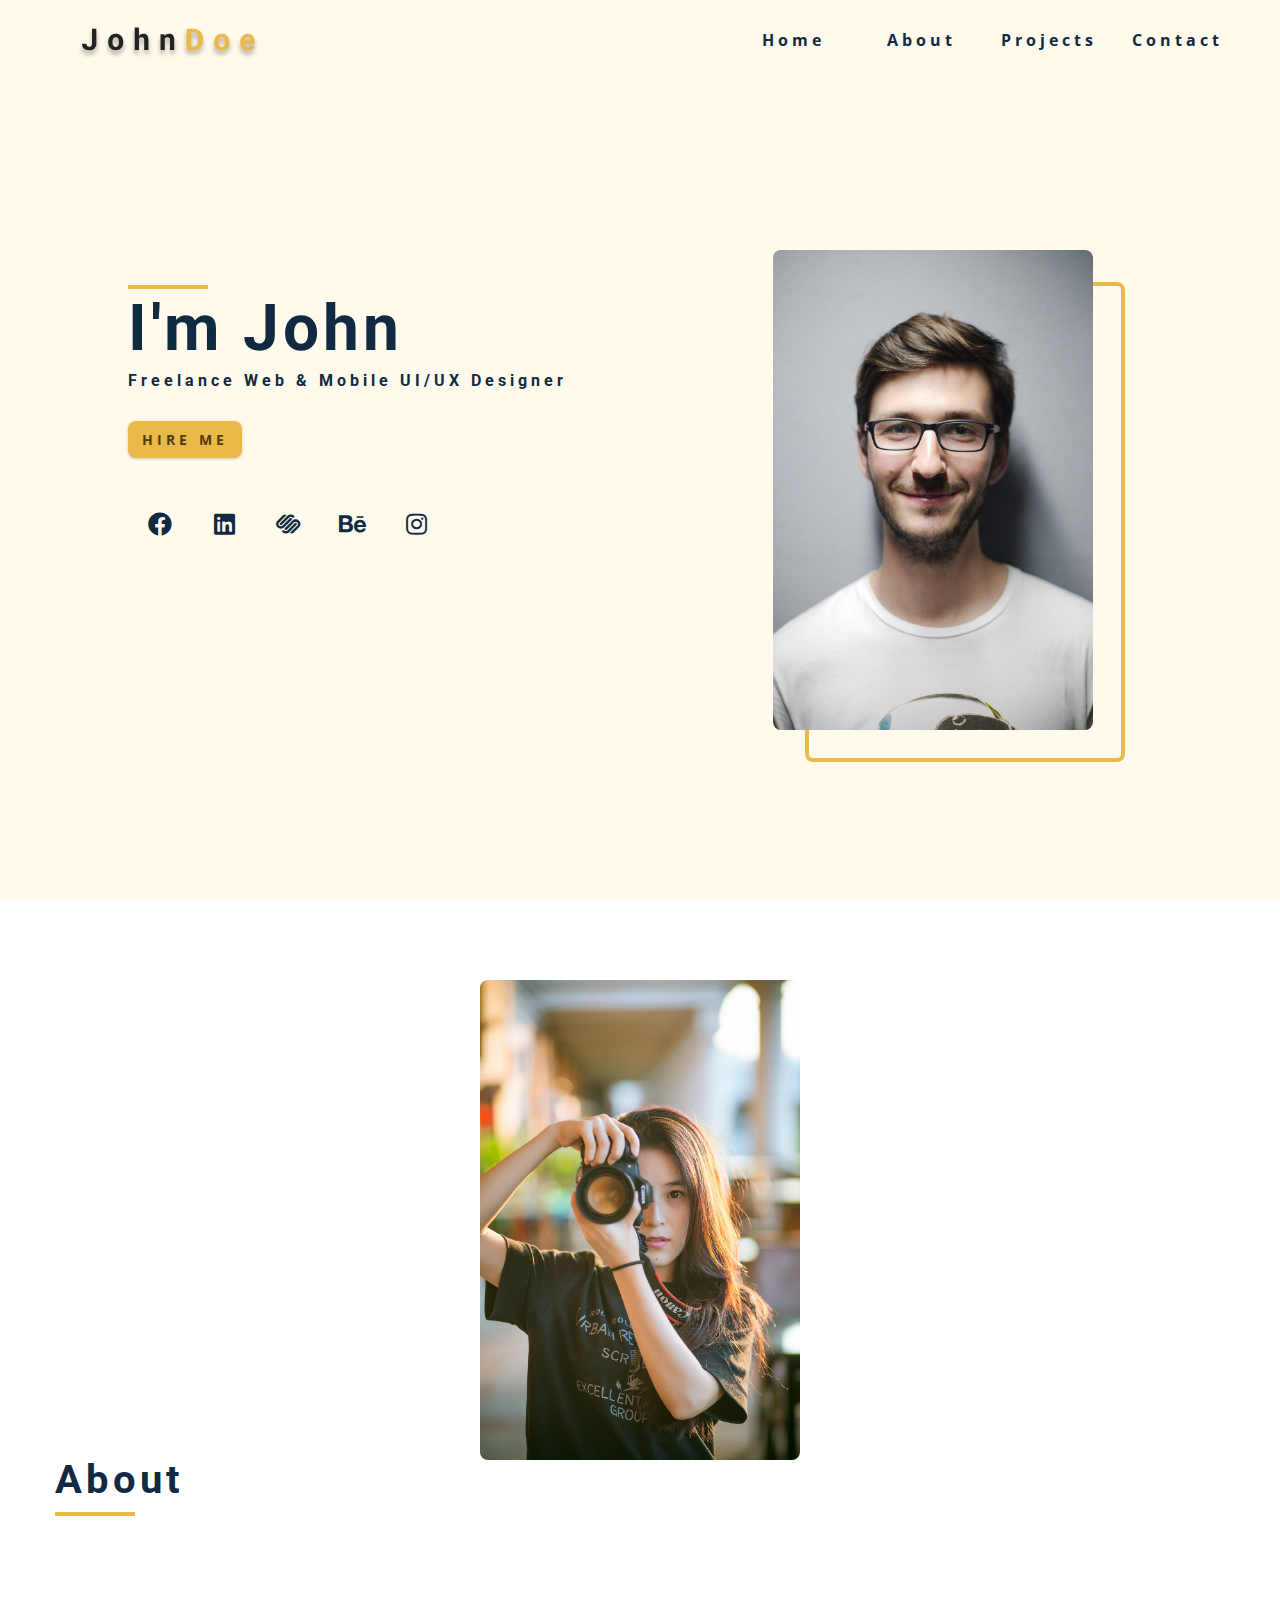
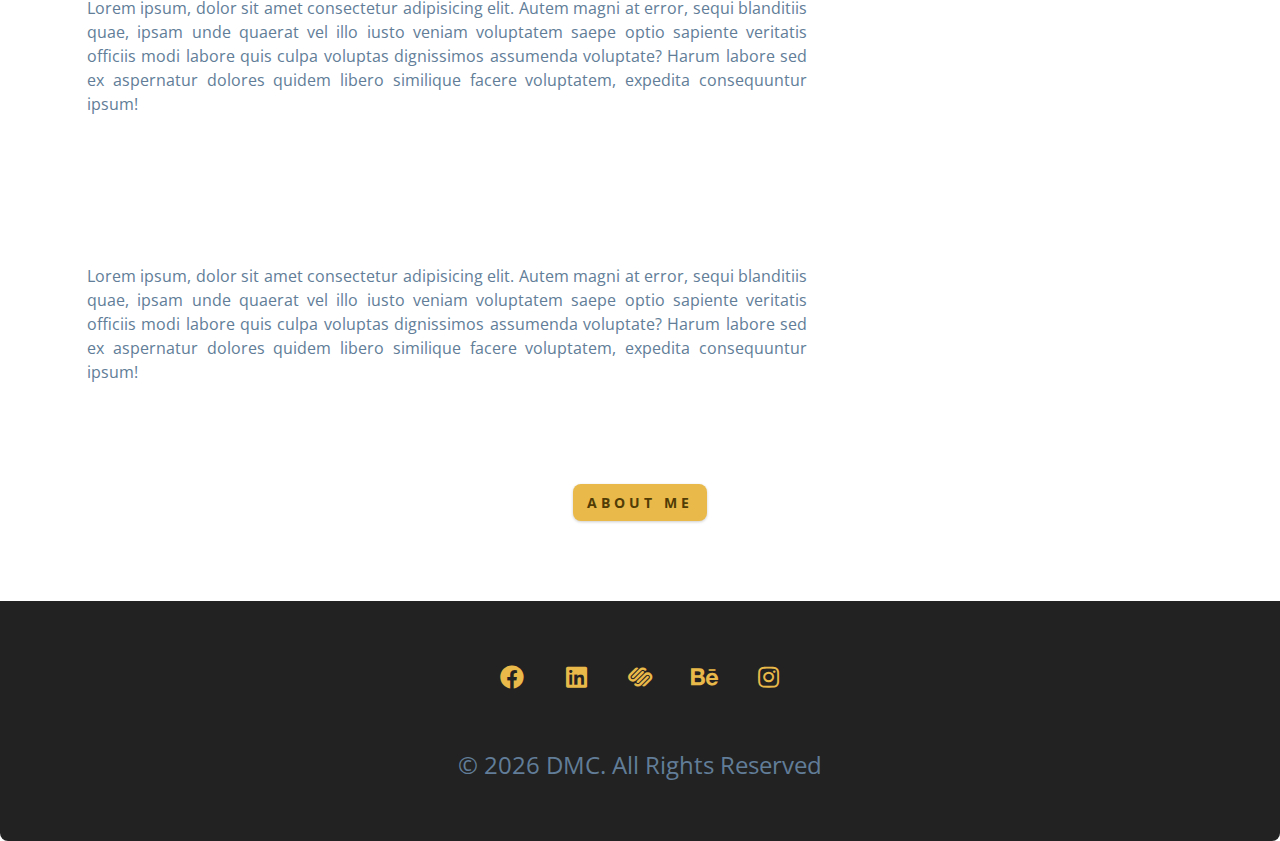
==== index.html @ cccdbe03 "First Commit for Review" ====
<!DOCTYPE html>
<html lang="en">
  <head>
    <meta charset="UTF-8" />
    <meta name="viewport" content="width=device-width, initial-scale=1.0" />
    <title>John Doe || Home</title>
    <!-- font-awesome -->
    <link
      rel="stylesheet"
      href="./fontawesome-free-5.12.1-web/css/all.min.css"
    />
    <!-- css -->
    <link rel="stylesheet" href="./css/styles.css" />
  </head>
  <body>
    <!-- navbar -->
    <nav class="nav" id="nav">
      <div class="nav-center">
        <!-- nav header -->
        <div class="nav-header">
          <img src="./images/logo.svg" class="nav-logo" alt="nav logo" />
          <button class="nav-btn" id="nav-btn">
            <i class="fas fa-bars"></i>
          </button>
        </div>
        <!-- nav-links -->
        <ul class="nav-links">
          <li>
            <a href="index.html">home</a>
          </li>
          <li>
            <a href="about.html">about</a>
          </li>
          <li>
            <a href="projects.html">projects</a>
          </li>
          <li>
            <a href="contact.html">contact</a>
          </li>
        </ul>
      </div>
    </nav>
    <!-- end of navbar -->
    <!-- sidebar -->
    <aside class="sidebar" id="sidebar">
      <div>
        <button class="close-btn" id="close-btn">
          <i class="fas fa-times"></i>
        </button>
        <!-- nav-links -->
        <ul class="sidebar-links">
          <li>
            <a href="index.html">home</a>
          </li>
          <li>
            <a href="about.html">about</a>
          </li>
          <li>
            <a href="projects.html">projects</a>
          </li>
          <li>
            <a href="contact.html">contact</a>
          </li>
        </ul>
        <!-- social icons -->
        <ul class="social-icons">
          <li>
            <a href="https://www.twitter.com" class="social-icon">
              <i class="fab fa-facebook"></i>
            </a>
          </li>
          <li>
            <a href="https://www.twitter.com" class="social-icon">
              <i class="fab fa-linkedin"></i>
            </a>
          </li>
          <li>
            <a href="https://www.twitter.com" class="social-icon">
              <i class="fab fa-squarespace"></i>
            </a>
          </li>
          <li>
            <a href="https://www.twitter.com" class="social-icon">
              <i class="fab fa-behance"></i>
            </a>
          </li>
          <li>
            <a href="https://www.twitter.com" class="social-icon">
              <i class="fab fa-instagram"></i>
            </a>
          </li>
        </ul>
      </div>
    </aside>

    <!-- end of sidebar -->

    <!-- header -->
    <header class="hero">
      <div class="section-center hero-center">
        <article class="hero-info">
          <div class="underline"></div>
          <h1>i'm john</h1>
          <h4>freelance web & mobile UI/UX Designer</h4>
          <a href="contact.html" class="btn hero-btn">hire me</a>
          <!-- social icons -->
          <ul class="social-icons hero-icon">
            <li>
              <a href="https://www.twitter.com" class="social-icon">
                <i class="fab fa-facebook"></i>
              </a>
            </li>
            <li>
              <a href="https://www.twitter.com" class="social-icon">
                <i class="fab fa-linkedin"></i>
              </a>
            </li>
            <li>
              <a href="https://www.twitter.com" class="social-icon">
                <i class="fab fa-squarespace"></i>
              </a>
            </li>
            <li>
              <a href="https://www.twitter.com" class="social-icon">
                <i class="fab fa-behance"></i>
              </a>
            </li>
            <li>
              <a href="https://www.twitter.com" class="social-icon">
                <i class="fab fa-instagram"></i>
              </a>
            </li>
          </ul>
          <!-- End social icons -->
        </article>
        <article class="hero-img">
          <img src="./images/hero-img.jpeg" class="hero-photo" alt="john doe" />
        </article>
      </div>
    </header>

    <!-- end of header -->

    <!-- about in Index -->
    <section class="section about">
      <div class="section-center about-center">
        <!-- about img -->
        <article class="about-img">
          <img
            src="./images/about-img.jpeg"
            class="about-photo"
            alt="about photo"
          />
        </article>

        <!-- about info -->
        <article class="about-info">
          <!-- section title -->
          <div class="section-title about-title">
            <h2>about</h2>
            <div class="underline"></div>
          </div>
          <!-- end section title -->
          <p>
            Lorem ipsum, dolor sit amet consectetur adipisicing elit. Autem
            magni at error, sequi blanditiis quae, ipsam unde quaerat vel illo
            iusto veniam voluptatem saepe optio sapiente veritatis officiis modi
            labore quis culpa voluptas dignissimos assumenda voluptate? Harum
            labore sed ex aspernatur dolores quidem libero similique facere
            voluptatem, expedita consequuntur ipsum!
          </p>
          <p>
            Lorem ipsum, dolor sit amet consectetur adipisicing elit. Autem
            magni at error, sequi blanditiis quae, ipsam unde quaerat vel illo
            iusto veniam voluptatem saepe optio sapiente veritatis officiis modi
            labore quis culpa voluptas dignissimos assumenda voluptate? Harum
            labore sed ex aspernatur dolores quidem libero similique facere
            voluptatem, expedita consequuntur ipsum!
          </p>

          <a href="about.html" class="btn">about me</a>
        </article>
      </div>
    </section>
    <!-- end of about -->
    <!-- services -->

    <!-- end of services -->
    <!-- projects -->

    <!-- end of projects -->
    <!-- connect -->

    <!-- end of connect -->
    <!-- skills -->

    <!-- end of skills -->
    <!-- timeline -->

    <!--end of  timeline -->
    <!-- blog -->

    <!--end of  blog -->

    <!-- ======= -->
    <!-- Footer -->
    <!-- ======= -->
    <footer class="footer">
      <!-- social icons -->

      <ul class="social-icons footer-icons">
        <li>
          <a href="https://www.twitter.com" class="footer-icon">
            <i class="fab fa-facebook"></i>
          </a>
        </li>
        <li>
          <a href="https://www.twitter.com" class="footer-icon">
            <i class="fab fa-linkedin"></i>
          </a>
        </li>
        <li>
          <a href="https://www.twitter.com" class="footer-icon">
            <i class="fab fa-squarespace"></i>
          </a>
        </li>
        <li>
          <a href="https://www.twitter.com" class="footer-icon">
            <i class="fab fa-behance"></i>
          </a>
        </li>
        <li>
          <a href="https://www.twitter.com" class="footer-icon">
            <i class="fab fa-instagram"></i>
          </a>
        </li>
      </ul>
      <!-- End social icons -->
      <p>&copy; <span id="date"></span> DMC. all rights reserved</p>
    </footer>
    <!-- end footer -->
    <script src="./js/app.js"></script>
  </body>
</html>
---- css/styles.css ----
/*
=============== 
Fonts
===============
*/
@import url("https://fonts.googleapis.com/css?family=Open+Sans|Roboto:400,700&display=swap");

/*
=============== 
Variables
===============
*/

:root {
  /* dark shades of primary color*/
  --clr-primary-1: hsl(43, 86%, 17%);
  --clr-primary-2: hsl(43, 77%, 27%);
  --clr-primary-3: hsl(43, 72%, 37%);
  --clr-primary-4: hsl(42, 63%, 48%);
  /* primary/main color */
  --clr-primary-5: hsl(42, 78%, 60%);
  /* lighter shades of primary color */
  --clr-primary-6: hsl(43, 89%, 70%);
  --clr-primary-7: hsl(43, 90%, 76%);
  --clr-primary-8: hsl(45, 86%, 81%);
  --clr-primary-9: hsl(45, 90%, 88%);
  --clr-primary-10: hsl(45, 100%, 96%);
  /* darkest grey - used for headings */
  --clr-grey-1: hsl(209, 61%, 16%);
  --clr-grey-2: hsl(211, 39%, 23%);
  --clr-grey-3: hsl(209, 34%, 30%);
  --clr-grey-4: hsl(209, 28%, 39%);
  /* grey used for paragraphs */
  --clr-grey-5: hsl(210, 22%, 49%);
  --clr-grey-6: hsl(209, 23%, 60%);
  --clr-grey-7: hsl(211, 27%, 70%);
  --clr-grey-8: hsl(210, 31%, 80%);
  --clr-grey-9: hsl(212, 33%, 89%);
  --clr-grey-10: hsl(210, 36%, 96%);
  --clr-white: #fff;
  --ff-primary: "Roboto", sans-serif;
  --ff-secondary: "Open Sans", sans-serif;
  --transition: all 0.3s linear;
  --spacing: 0.25rem;
  --radius: 0.5rem;
  --light-shadow: 0 5px 15px rgba(0, 0, 0, 0.1);
  --dark-shadow: 0 5px 15px rgba(0, 0, 0, 0.2);
  --max-width: 1170px;
}
/*
=============== 
Global Styles
===============
*/

*,
::after,
::before {
  margin: 0;
  padding: 0;
  box-sizing: border-box;
}
body {
  font-family: var(--ff-secondary);
  background: var(--clr-white);
  color: var(--clr-grey-1);
  line-height: 1.5;
  font-size: 0.875rem;
}
ul {
  list-style-type: none;
}
a {
  text-decoration: none;
}
img:not(.nav-logo) {
  width: 100%;
  display: block;
}

h1,
h2,
h3,
h4 {
  letter-spacing: var(--spacing);
  text-transform: capitalize;
  line-height: 1.25;
  margin-bottom: 0.75rem;
  font-family: var(--ff-primary);
}
h1 {
  font-size: 3rem;
}
h2 {
  font-size: 2rem;
}
h3 {
  font-size: 1.25rem;
}
h4 {
  font-size: 0.875rem;
}
p {
  margin-bottom: 1.25rem;
  color: var(--clr-grey-5);
}
@media screen and (min-width: 800px) {
  h1 {
    font-size: 4rem;
  }
  h2 {
    font-size: 2.5rem;
  }
  h3 {
    font-size: 1.75rem;
  }
  h4 {
    font-size: 1rem;
  }
  body {
    font-size: 1rem;
  }
  h1,
  h2,
  h3,
  h4 {
    line-height: 1;
  }
}
/*  global classes */

.btn {
  text-transform: uppercase;
  background: var(--clr-primary-5);
  color: var(--clr-primary-1);
  padding: 0.375rem 0.75rem;
  letter-spacing: var(--spacing);
  display: inline-block;
  font-weight: 700;
  -webkit-transition: var(--transition);
  transition: var(--transition);
  font-size: 0.875rem;
  border: 2px solid transparent;
  cursor: pointer;
  box-shadow: 0 1px 3px rgba(0, 0, 0, 0.2);
  border-radius: var(--radius);
}
.btn:hover {
  color: var(--clr-primary-1);
  background: var(--clr-primary-7);
}
/* section */
.section {
  padding: 5rem 0;
}

.section-center {
  width: 90vw;
  margin: 0 auto;
  max-width: 1170px;
}
@media screen and (min-width: 992px) {
  .section-center {
    width: 95vw;
  }
}

.underline {
  width: 5rem;
  height: 0.25rem;
  margin-bottom: 1.25rem;
  background: var(--clr-primary-5);
  margin-left: auto;
  margin-right: auto;
}

.section-title {
  bottom: 4rem;
  text-align: center;
}
/* added during recording */

/*
=============== 
Navbar
===============
*/
.nav-links {
  display: none;
}
.nav {
  height: 5rem;
  padding: 1rem;
  display: grid;
  align-items: center;
  transition: var(--transition);
}
.nav-center {
  width: 100%;
  max-width: 1170px;
  margin: 0 auto;
}

.nav-header {
  display: grid;
  grid-template-columns: auto 1fr;
  align-items: center;
}

.nav-btn {
  background: transparent;
  border-color: transparent;
  color: var(--clr-primary-5);
  font-size: 2rem;
  cursor: pointer;
  justify-self: end;
}

@media screen and (min-width: 768px) {
  .nav {
    background: var(--clr-primary-10);
  }
  .nav-btn {
    display: none;
  }

  .nav-links {
    display: grid;
    grid-template-columns: repeat(4, 1fr);
    justify-items: center;
    column-gap: 2rem;
    justify-self: end;
  }

  .nav-links a {
    text-transform: capitalize;
    color: var(--clr-grey-1);
    letter-spacing: var(--spacing);
    font-weight: bold;
    justify-items: center;
    transition: var(--transition);
  }
  .nav-center {
    display: grid;
    grid-template-columns: auto 1fr;
    align-items: center;
  }
}
.nav-center a:hover {
  background: var(--clr-primary-5);
}

/*
=============== 
Sidebar
===============
*/
.sidebar {
  position: fixed;
  top: 0;
  left: 0;
  width: 100%;
  height: 100%;
  background: var(--clr-grey-10);
  z-index: 4;
  display: grid;
  /* align-items: center;
  justify-content: center; */
  place-items: center;
  -webkit-transition: var(--transition);
  transition: var(--transition);
  /* add later */
  -webkit-transform: translateX(-100%);
  transform: translateX(-100%);
}
/* toggle sidebar */
.show-sidebar {
  -webkit-transform: translateX(0);
  transform: translateX(0);
}
.sidebar-links {
  text-align: center;
}
.sidebar-links a {
  font-size: 2rem;
  text-transform: capitalize;
  -webkit-transition: var(--transition);
  transition: var(--transition);
  color: var(--clr-grey-5);
  letter-spacing: var(--spacing);
  display: inline-block;
  margin-bottom: 1.5rem;
}
.sidebar-links a:hover {
  color: var(--clr-primary-5);
}
.social-icons {
  display: grid;
  margin-top: 3rem;
  width: 20rem;
  grid-template-columns: repeat(5, 1fr);
  justify-items: center;
}
.social-icon {
  font-size: 1.5rem;
  color: var(--clr-grey-1);
  -webkit-transition: var(--transition);
  transition: var(--transition);
}
.social-icon:hover {
  color: var(--clr-primary-5);
}
.close-btn {
  position: absolute;
  top: 1rem;
  right: 1rem;
  font-size: 3rem;
  background: transparent;
  border: transparent;
  -webkit-transition: var(--transition);
  transition: var(--transition);
  color: #bb2525;
  cursor: pointer;
}
.close-btn:hover {
  color: #e66b6b;
}

/* Fixed nav-bar */
.navbar-fixed {
  position: fixed;
  top: 0;
  left: 0;
  width: 100%;
  background: var(--clr-white);
  z-index: 2;
  box-shadow: var(--light-shadow);
}

/*
=============== 
Hero
===============
*/
/* To be deleted later */

/* underline is Moved to global because it is used everywhere */
.hero .underline {
  margin-left: 0;
  margin-bottom: 0.5rem;
}

.hero-info {
  place-items: center;
  height: 50%;
}

.hero-img {
  display: none;
}
.hero {
  background: var(--clr-primary-10);
}

.hero-center {
  min-height: calc(100vh - 5rem);
  display: grid;
  place-items: center;
}

hero-info h4 {
  color: var(--clr-grey-5);
}

.hero-info {
  justify-items: start;
}
.hero-btn {
  margin-top: 1.25rem;
}

@media screen and (min-width: 992px) {
  .hero-img {
    display: block;
    position: relative;
    z-index: 1;
  }
  .hero-center {
    grid-template-columns: 1fr 1fr;
  }
  .hero-photo {
    max-width: 25rem;
    max-height: 30rem;
    object-fit: cover;
    border-radius: var(--radius);
    /* to make the border go back */
    position: relative;
  }
  .hero-img::before {
    content: "";
    position: absolute;
    width: 100%;
    height: 100%;
    border: 0.25rem solid var(--clr-primary-5);
    /* The image moves slightly out of the border */
    top: 2rem;
    right: -2rem;
    border-radius: var(--radius);
  }
}

/* underline added to globals */

/*
=============== 
About - Separate Page
===============
*/
/* section title added to globals */
.about-body {
  overflow: hidden;
}
.about-section {
  min-height: 60vh;
  margin: 0px;
  background: var(--clr-primary-10);
  width: 100%;
  justify-content: center;
  display: grid;
  grid-template-rows: 1fr auto;
}

.about-container h1 {
  padding-top: 5rem;
  text-align: center;
}
.about-info {
  text-align: center;
}
.about-info p {
  padding-top: 3rem;
  text-align: justify;
  margin-left: 2rem;
  margin-right: 2rem;
  max-width: 45rem;
  padding-bottom: 5rem;
}

.about-container span {
  text-transform: uppercase;
  color: var(--clr-primary-3);
  transition: var(--transition);
}

.about-container span:hover {
  color: var(--clr-grey-1);
}
/*
=======================
About in the Index Page
=======================
*/
.about-title {
  text-align: left;
  margin-bottom: 2rem;
}

.about-title .underline {
  margin-left: 0;
}
.about-photo {
  max-width: 25rem;
  max-height: 30rem;
  object-fit: cover;
  border-radius: var(--radius);
  position: relative;
}

.about-center {
  display: grip;
  gap: 3rem 2rem;
}

.about-img {
  justify-self: center;
}
/* This is where I am now.  And the above is not working for some reason. */

/*
=============== 
Services
===============
*/
/* small screen layout setup */
/* bg-grey in globals */

/*
=============== 
Projects
===============
*/

/*
=============== 
Connect
===============
*/

/*
=============== 
Skills
===============
*/
/*
=============== 
Timeline
===============
*/

/*
=============== 
Blog
===============
*/

/*
=============== 
Footer
===============
*/
.footer {
  display: grid;
  min-height: 15rem;
  width: 100vw;
  place-items: center;
  background: #222;
  border-bottom-left-radius: var(--radius);
  border-bottom-right-radius: var(--radius);
}

.footer p {
  margin-bottom: 3rem;
  text-transform: capitalize;
  font-size: 1.5rem;
}
.footer-icons {
  margin-bottom: 2rem;
  margin-top: 3rem;
}
.footer-icon {
  color: var(--clr-primary-5);
  font-size: 1.5rem;
}

.footer-icon:hover {
  color: var(--clr-primary-1);
}
/*
=============== 
Single Page
===============
*/

/*
=============== 
Products Page
===============
*/
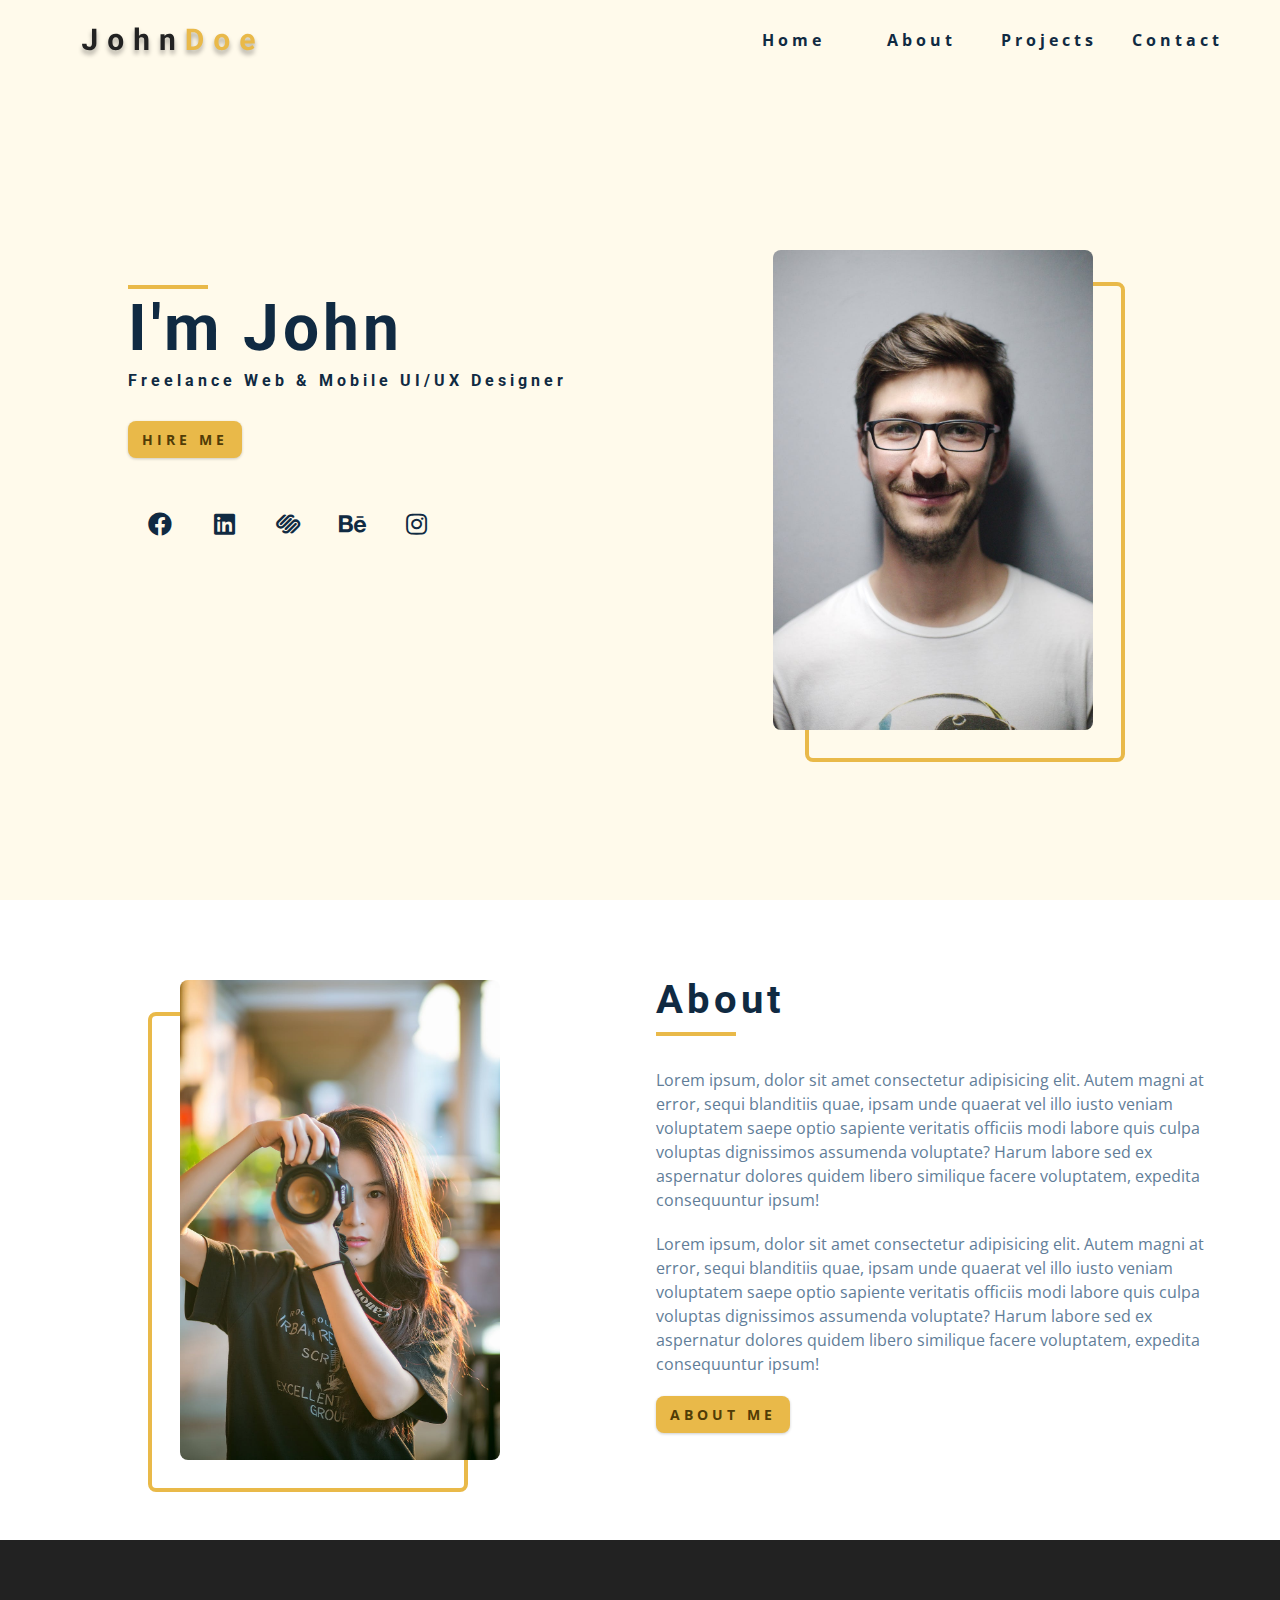
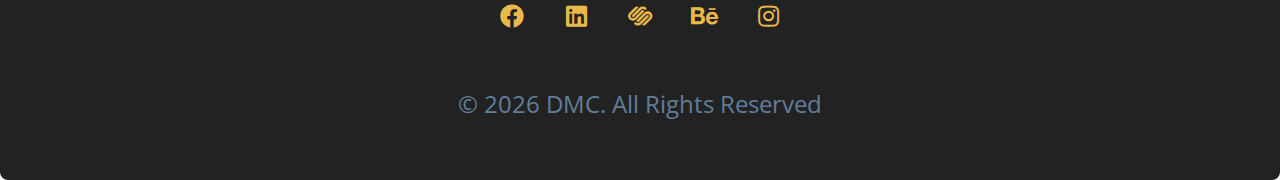
==== commit 1cdcf8a6: "Conflict corrected - two about-info classes" ====
--- a/index.html
+++ b/index.html
@@ -154,7 +154,7 @@
         </article>
 
         <!-- about info -->
-        <article class="about-info">
+        <article class="about-info-index">
           <!-- section title -->
           <div class="section-title about-title">
             <h2>about</h2>
--- a/css/styles.css
+++ b/css/styles.css
@@ -460,6 +460,14 @@
 About in the Index Page
 =======================
 */
+
+/* .about-info-index  */
+/* no need to use.  Remove conflict with about-inof for the other about page.
+https://html-css-portfolio-css-grid-project.netlify.app/about.html
+
+It is confusing to have two distinct sections called "About".  So, I have About-Index and About.html.  They are different
+*/
+
 .about-title {
   text-align: left;
   margin-bottom: 2rem;
@@ -468,22 +476,59 @@
 .about-title .underline {
   margin-left: 0;
 }
+
 .about-photo {
   max-width: 25rem;
   max-height: 30rem;
   object-fit: cover;
+
   border-radius: var(--radius);
   position: relative;
 }
 
 .about-center {
-  display: grip;
+  display: grid;
   gap: 3rem 2rem;
 }
 
 .about-img {
+  display: grid;
+  /* Had to add display grid before justify-self work */
   justify-self: center;
-}
+  position: relative;
+  /* border: 2rem solid red; */
+}
+
+@media screen and (min-width: 992px) {
+  .about-center {
+    display: grid;
+    grid-template-columns: 1fr 1fr;
+  }
+
+  .about-img::before {
+    content: "";
+    position: absolute;
+    width: 100%;
+    height: 100%;
+    border: 0.25rem solid var(--clr-primary-5);
+    /* The image moves slightly out of the border */
+    top: 2rem;
+    left: -2rem;
+    border-radius: var(--radius);
+  }
+  .about-title {
+    text-align: left;
+  }
+
+  .about-title p {
+    text-align: left;
+  }
+
+  .about-btn {
+    text-align: left;
+  }
+}
+
 /* This is where I am now.  And the above is not working for some reason. */
 
 /*
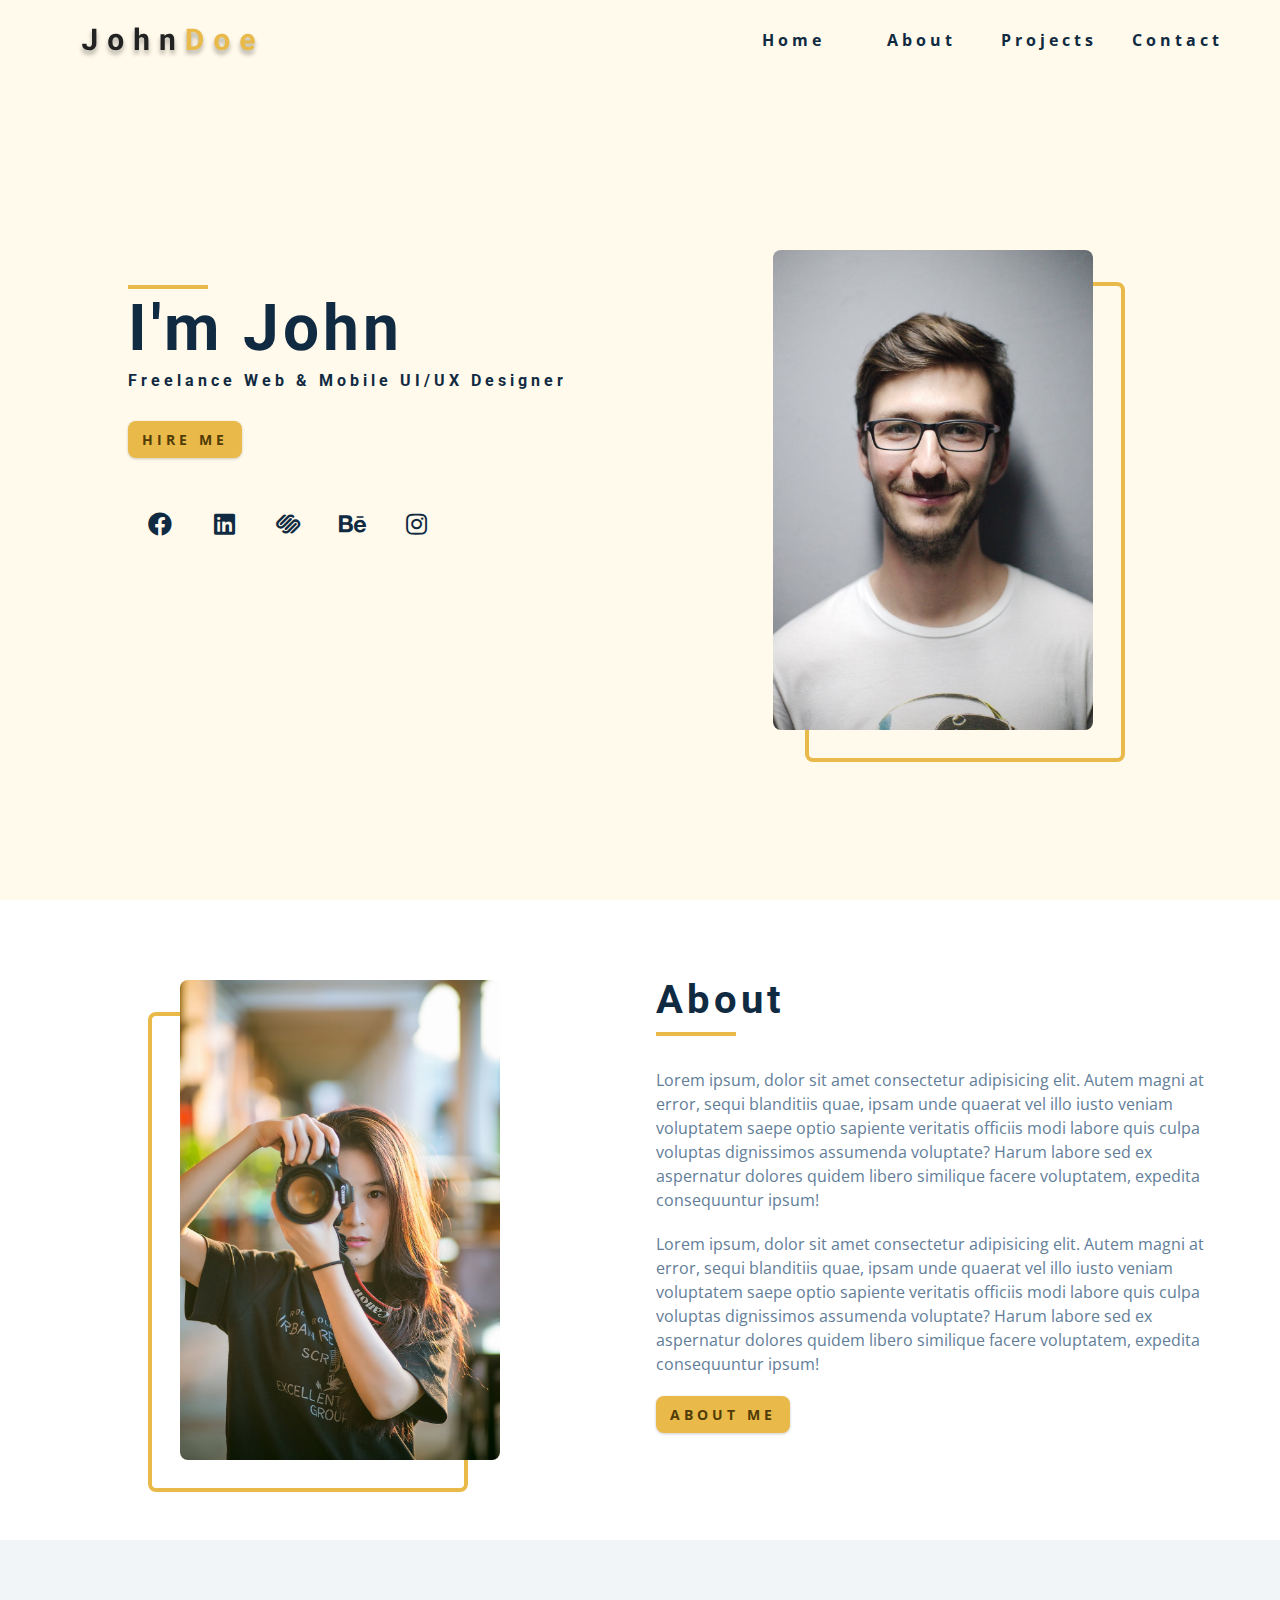
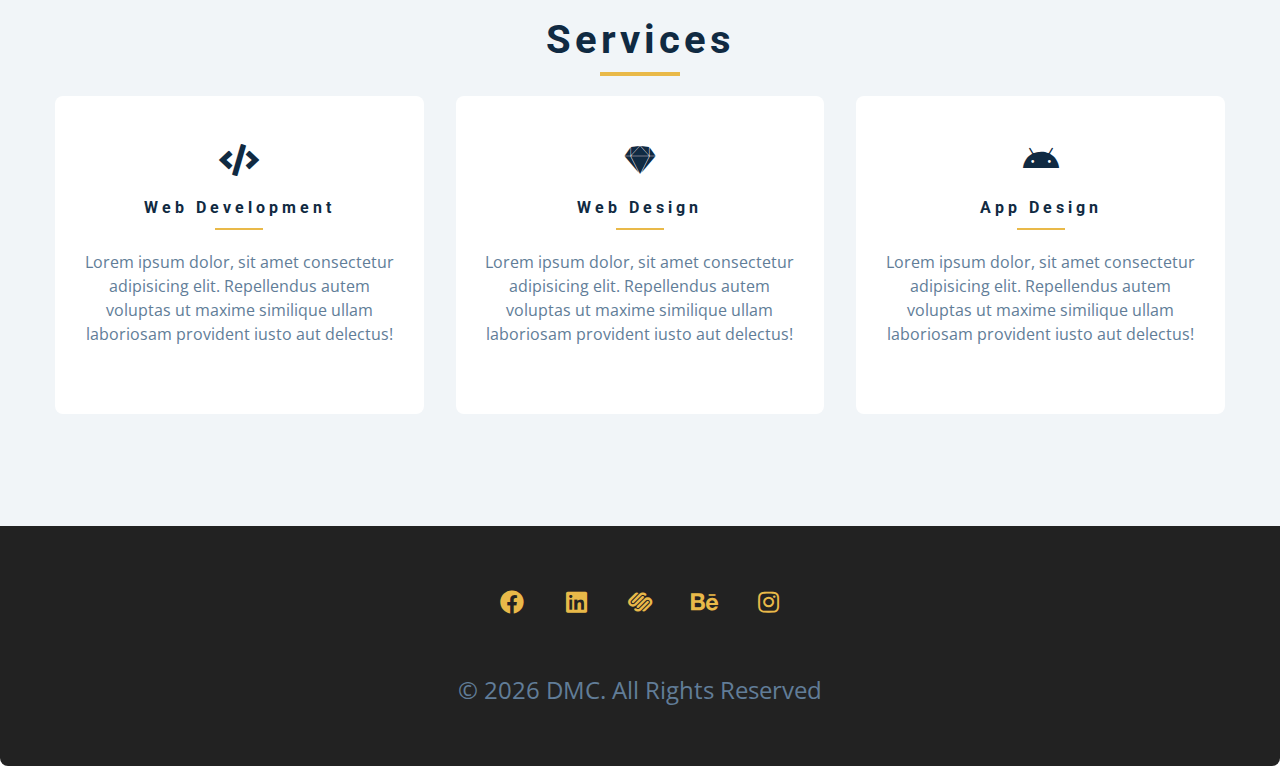
==== commit b2188dc1: "Added Service section. bug: footer looses styling in small screen." ====
--- a/index.html
+++ b/index.html
@@ -184,6 +184,53 @@
     </section>
     <!-- end of about -->
     <!-- services -->
+    <section class="section bg-grey">
+      <!-- section title -->
+      <div class="section-title">
+        <h2>services</h2>
+        <div class="underline"></div>
+      </div>
+      <!-- end section title -->
+
+      <div class="services-center section-center">
+        <!-- single service -->
+        <article class="service">
+          <i class="fas fa-code service-icon"></i>
+          <h4>web development</h4>
+          <div class="underline"></div>
+          <p>
+            Lorem ipsum dolor, sit amet consectetur adipisicing elit.
+            Repellendus autem voluptas ut maxime similique ullam laboriosam
+            provident iusto aut delectus!
+          </p>
+        </article>
+        <!-- end of single service -->
+        <!-- single service -->
+        <article class="service">
+          <i class="fab fa-sketch service-icon"></i>
+          <h4>web design</h4>
+          <div class="underline"></div>
+          <p>
+            Lorem ipsum dolor, sit amet consectetur adipisicing elit.
+            Repellendus autem voluptas ut maxime similique ullam laboriosam
+            provident iusto aut delectus!
+          </p>
+        </article>
+        <!-- end of single service -->
+        <!-- single service -->
+        <article class="service">
+          <i class="fab fa-android service-icon"></i>
+          <h4>app design</h4>
+          <div class="underline"></div>
+          <p>
+            Lorem ipsum dolor, sit amet consectetur adipisicing elit.
+            Repellendus autem voluptas ut maxime similique ullam laboriosam
+            provident iusto aut delectus!
+          </p>
+        </article>
+        <!-- end of single service -->
+      </div>
+    </section>
 
     <!-- end of services -->
     <!-- projects -->
--- a/css/styles.css
+++ b/css/styles.css
@@ -178,6 +178,11 @@
   bottom: 4rem;
   text-align: center;
 }
+
+.bg-grey {
+  background: var(--clr-grey-10);
+}
+
 /* added during recording */
 
 /*
@@ -536,6 +541,53 @@
 Services
 ===============
 */
+.service {
+  background: var(--clr-white);
+  padding: 3rem 1.5rem;
+  margin-bottom: 2rem;
+  text-align: center;
+  border-radius: var(--radius);
+  transition: var(--transition);
+}
+.service-icon {
+  font-size: 2rem;
+  margin-bottom: 1.5rem;
+}
+
+.service .underline {
+  height: 0.12rem;
+  width: 3rem;
+  transition: var(--transition);
+}
+.service p {
+  transition: var(--transition);
+}
+
+.service:hover {
+  background: var(--clr-primary-5);
+  color: var(--clr-white);
+}
+.service:hover p {
+  color: var(--clr-white);
+}
+.service:hover .underline {
+  background: var(--clr-white);
+}
+
+@media screen and (min-width: 676px) {
+  .services-center {
+    display: grid;
+    grid-template-columns: 1fr 1fr;
+    column-gap: 2rem;
+  }
+@media screen and (min-width: 992px) {
+  .services-center {
+    display: grid;
+    grid-template-columns: 1fr 1fr 1fr;
+    column-gap: 2rem;
+  }
+}
+
 /* small screen layout setup */
 /* bg-grey in globals */
 
@@ -571,12 +623,17 @@
 /*
 =============== 
 Footer
+Why the styling disappears in small screen?
 ===============
 */
 .footer {
   display: grid;
   min-height: 15rem;
-  width: 100vw;
+  /* position: sticky;
+  bottom: 0;
+  margin-top: 4rem; */
+  bottom: 0;
+  width: 100%;
   place-items: center;
   background: #222;
   border-bottom-left-radius: var(--radius);
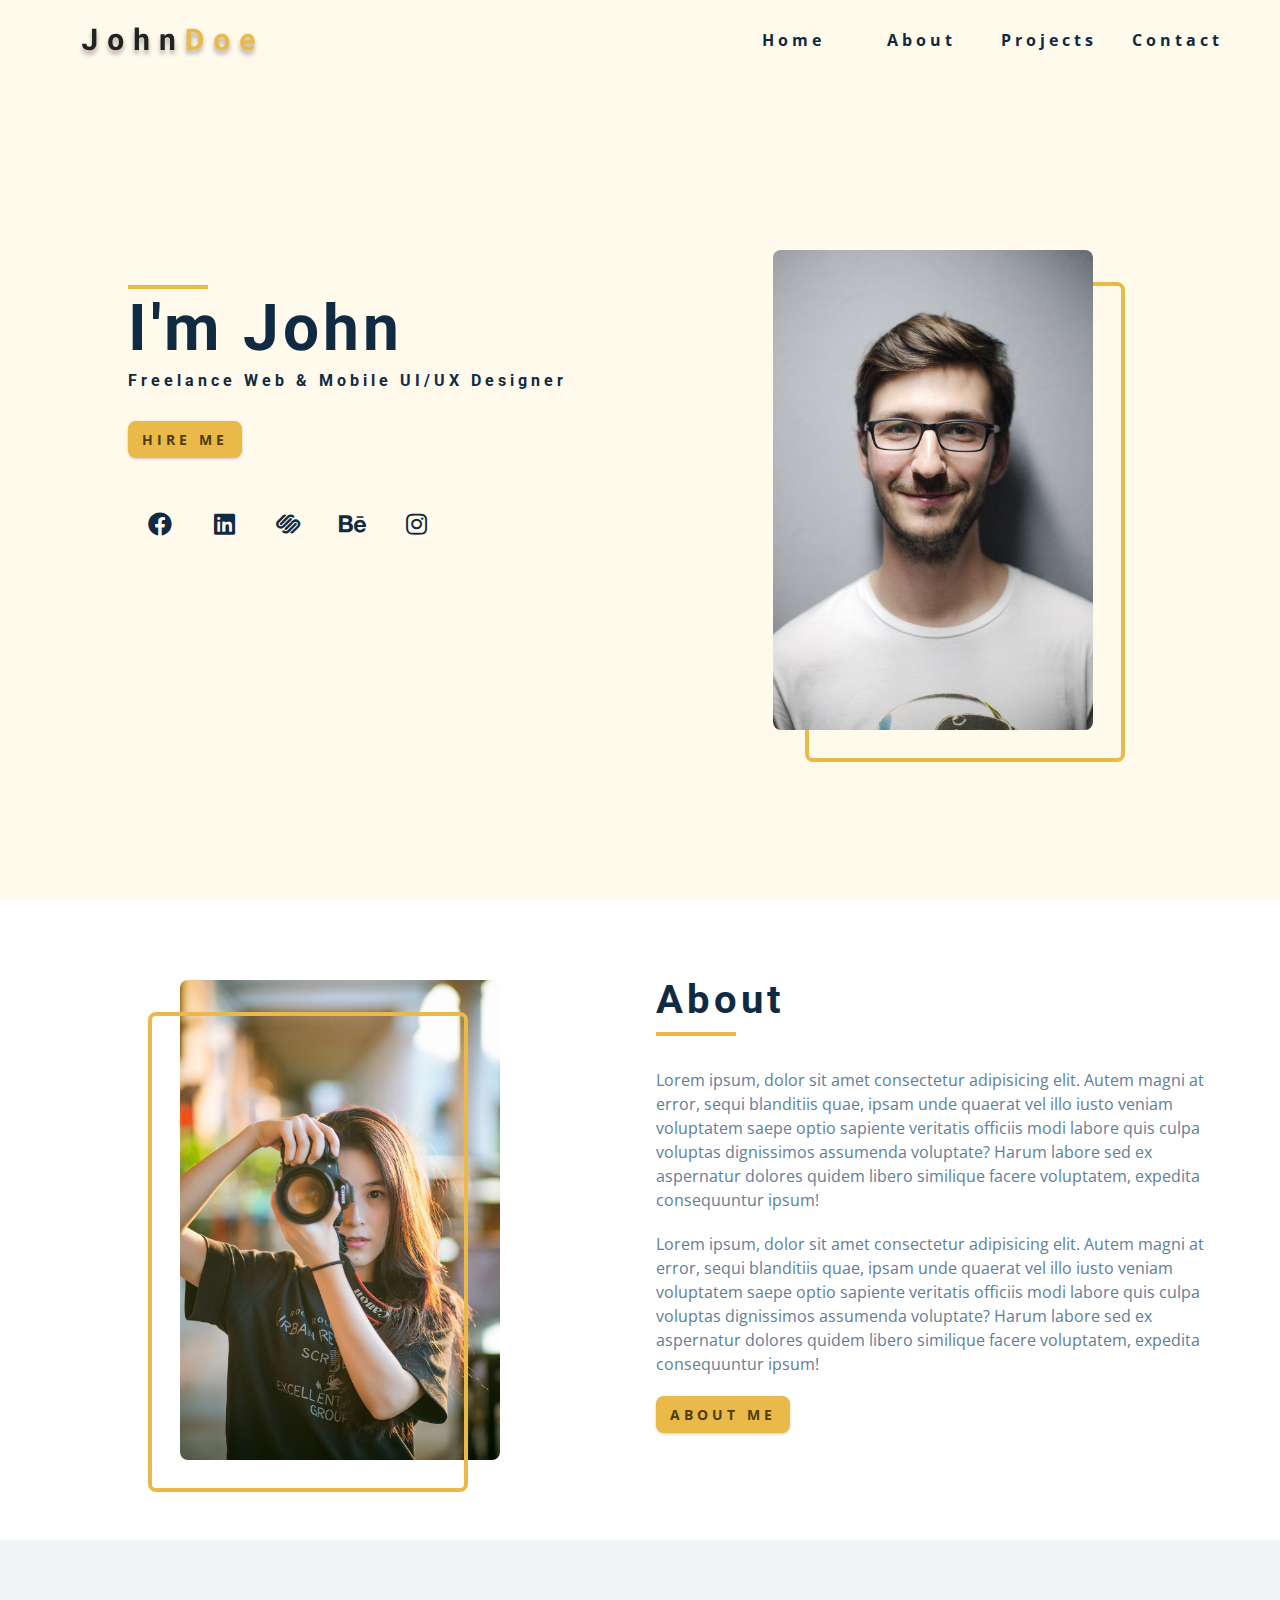
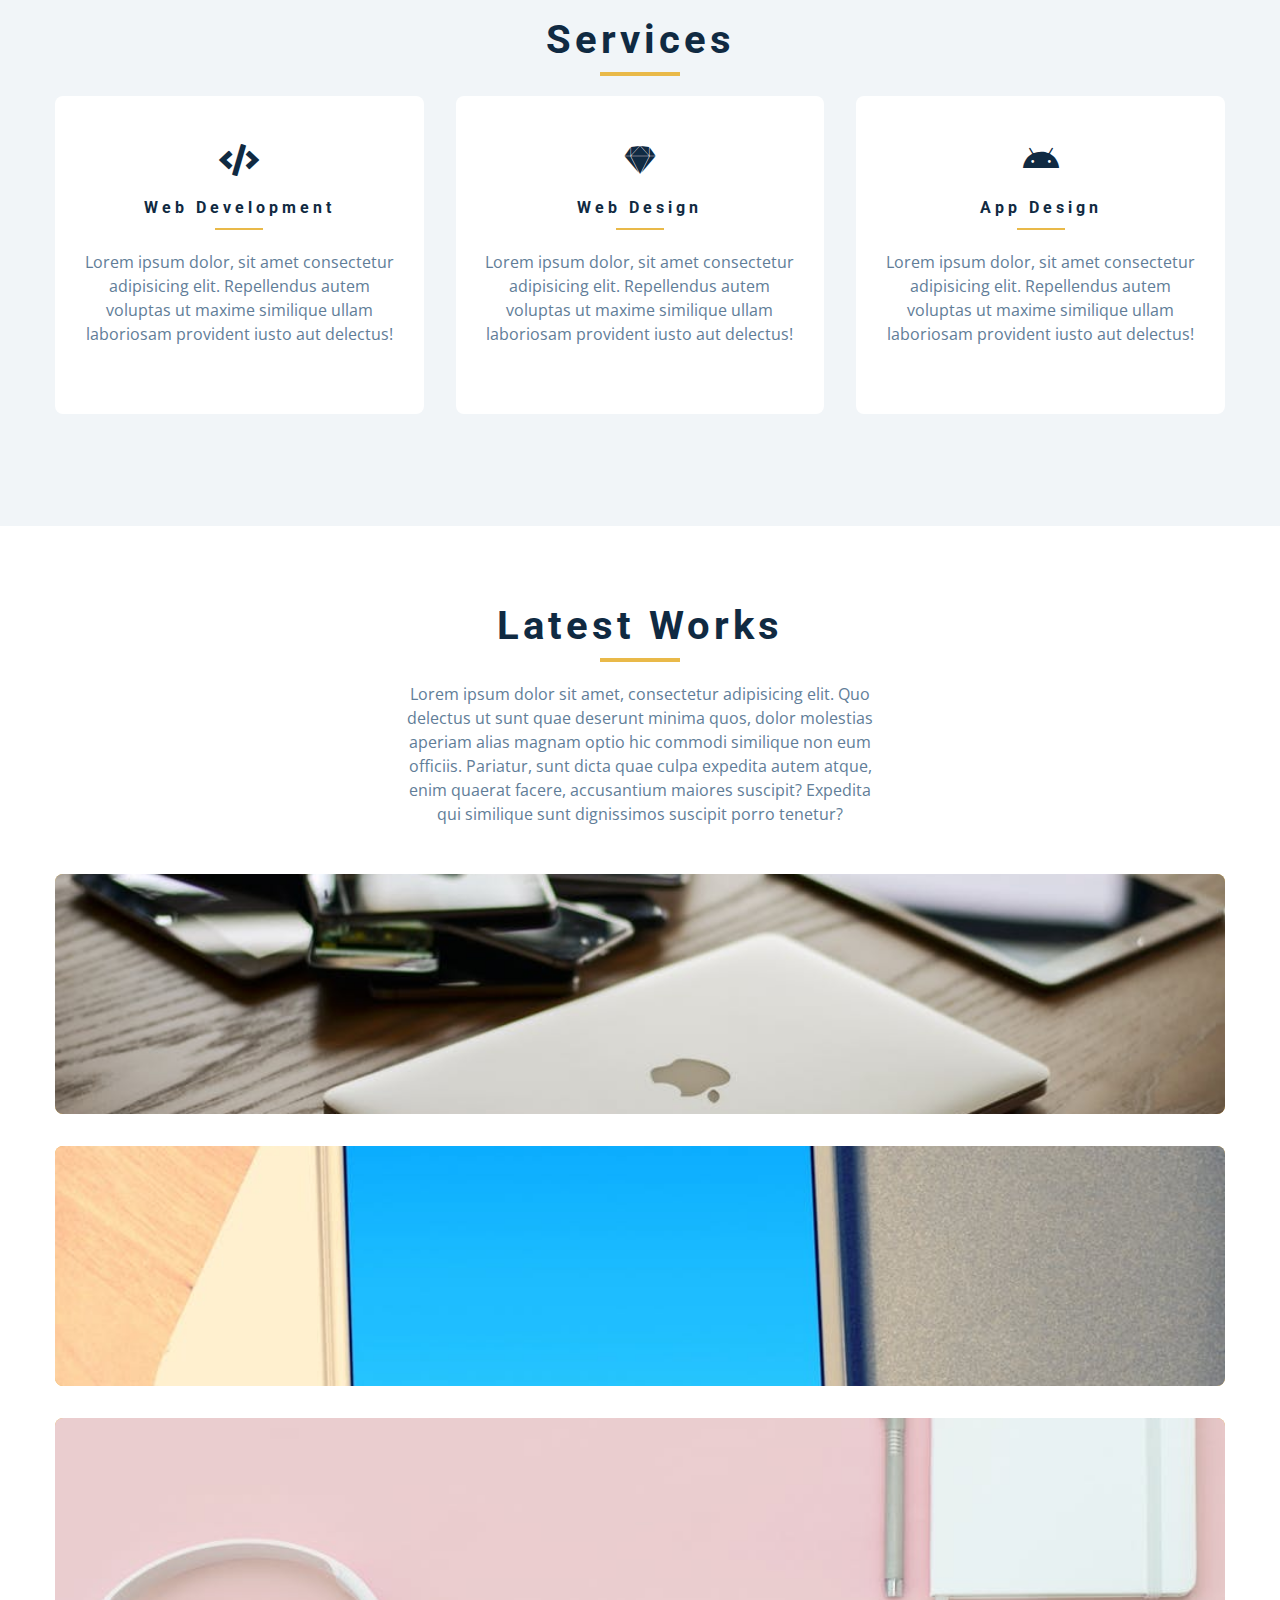
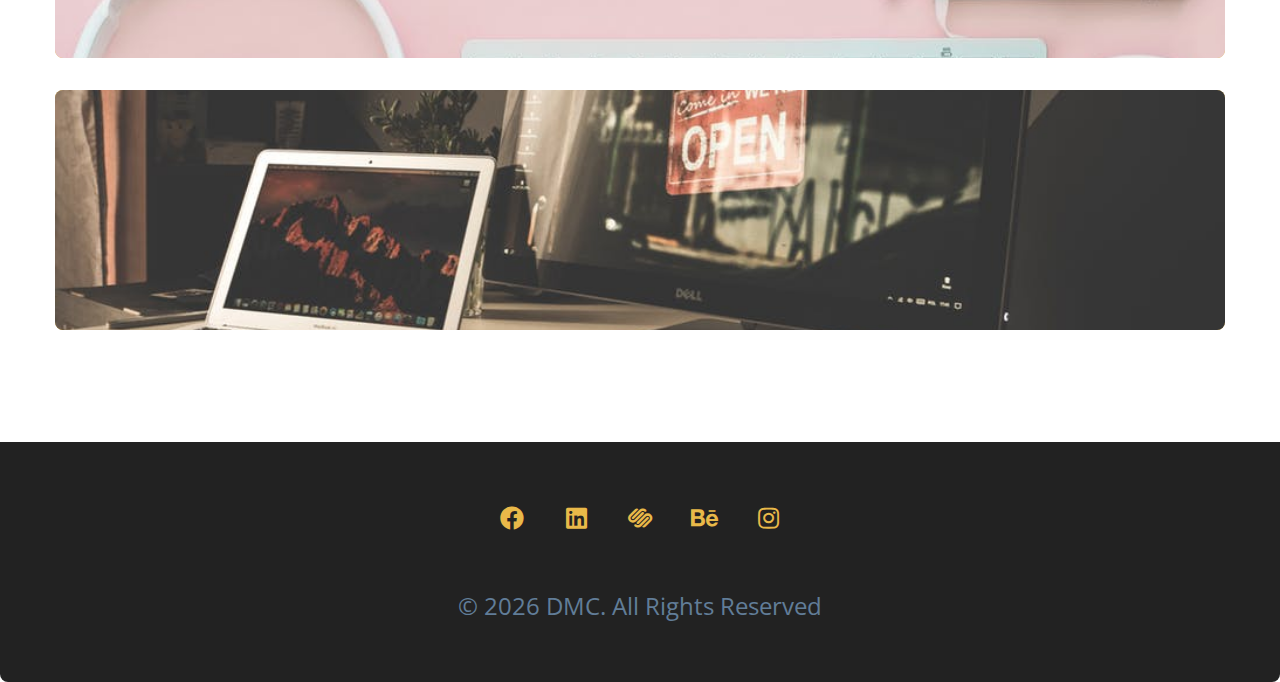
==== commit 7d8e8b48: "See readme UPDATE 5/8/2022 section" ====
--- a/index.html
+++ b/index.html
@@ -183,6 +183,7 @@
       </div>
     </section>
     <!-- end of about -->
+    <!-- ====== -->
     <!-- services -->
     <section class="section bg-grey">
       <!-- section title -->
@@ -231,9 +232,97 @@
         <!-- end of single service -->
       </div>
     </section>
-
     <!-- end of services -->
+    <!-- ============ -->
+
     <!-- projects -->
+    <section class="section projects">
+      <!-- section title -->
+      <div class="section-title project-title">
+        <h2>Latest Works</h2>
+        <div class="underline"></div>
+        <p class="projects-text">
+          Lorem ipsum dolor sit amet, consectetur adipisicing elit. Quo delectus
+          ut sunt quae deserunt minima quos, dolor molestias aperiam alias
+          magnam optio hic commodi similique non eum officiis. Pariatur, sunt
+          dicta quae culpa expedita autem atque, enim quaerat facere,
+          accusantium maiores suscipit? Expedita qui similique sunt dignissimos
+          suscipit porro tenetur?
+        </p>
+      </div>
+      <!-- end section title -->
+      <!-- Project Cards Section -->
+      <div class="section-center projects-center">
+        <!-- single projects -->
+        <a class="project-1" href="projects.html">
+          <article class="project">
+            <img
+              class="project-img"
+              src="./images/project-1.jpeg"
+              alt="project 1"
+            />
+
+            <div class="project-info">
+              <h4>Project title</h4>
+              <p>Client Name</p>
+            </div>
+            <!-- insert after:: -->
+          </article>
+        </a>
+        <!-- end of single project -->
+        <!-- single projects -->
+        <a class="project-2" href="projects.html">
+          <article class="project">
+            <img
+              class="project-img"
+              src="./images/project-2.jpeg"
+              alt="project 2"
+            />
+
+            <div class="project-info">
+              <h4>Project title</h4>
+              <p>Client Name</p>
+            </div>
+            <!-- insert after:: -->
+          </article>
+        </a>
+        <!-- end of single project -->
+        <!-- single projects -->
+        <a class="project-3" href="projects.html">
+          <article class="project">
+            <img
+              class="project-img"
+              src="./images/project-3.jpeg"
+              alt="project 3"
+            />
+
+            <div class="project-info">
+              <h4>Project title</h4>
+              <p>Client Name</p>
+            </div>
+            <!-- insert after:: -->
+          </article>
+        </a>
+        <!-- end of single project -->
+        <!-- single projects -->
+        <a class="project-4" href="projects.html">
+          <article class="project">
+            <img
+              class="project-img"
+              src="./images/project-4.jpeg"
+              alt="project 4"
+            />
+
+            <div class="project-info">
+              <h4>Project title</h4>
+              <p>Client Name</p>
+            </div>
+            <!-- insert after:: -->
+          </article>
+        </a>
+        <!-- end of single project -->
+      </div>
+    </section>
 
     <!-- end of projects -->
     <!-- connect -->
--- a/css/styles.css
+++ b/css/styles.css
@@ -486,9 +486,8 @@
   max-width: 25rem;
   max-height: 30rem;
   object-fit: cover;
-
   border-radius: var(--radius);
-  position: relative;
+  
 }
 
 .about-center {
@@ -580,6 +579,7 @@
     grid-template-columns: 1fr 1fr;
     column-gap: 2rem;
   }
+  
 @media screen and (min-width: 992px) {
   .services-center {
     display: grid;
@@ -590,12 +590,79 @@
 
 /* small screen layout setup */
 /* bg-grey in globals */
-
 /*
 =============== 
 Projects
 ===============
 */
+.project-title{
+  margin-bottom: 2rem;
+}
+.projects-center{
+margin-top: 3rem;
+}
+
+.projects-text{
+  width: 85vw;
+  max-width: 30rem;
+  margin: 0 auto;
+}
+
+.project{
+position:relative;
+background: var(--clr-primary-5);
+margin-bottom: 2rem;
+border-radius: var(--radius);
+/* border: 1rem solid red ; */
+}
+
+.project-info{
+  text-align: center;
+  color: var(--clr-white);
+  position: absolute;
+  top: 50%;
+  left: 50%;
+  transform: translate(-50%,-50%);
+  opacity: 0;
+  transition: var(--transition);
+}
+
+.project-info p{
+  text-transform: capitalize;
+  color: var(--clr-white);
+}
+
+.project:hover .project-info{
+  opacity: 1;
+}
+
+.project-img{
+border-radius: var(--radius);
+height: 15rem;
+object-fit: cover;
+}
+
+.project:hover .project-img{
+  opacity: 0.1;
+}
+
+.project::after{
+  content: "";
+  position: absolute;
+  top: 0;
+  left: 0;
+  width: 100%;
+  height: 100%;
+  border: 0.25rem solid var(--clr-white);
+  border-radius: var(--radius);
+  transition: var(--transition);
+  opacity: 0;
+} 
+
+.project:hover::after{
+  opacity: 1;
+  transform: scale(0.8);
+}
 
 /*
 =============== 
@@ -626,6 +693,7 @@
 Why the styling disappears in small screen?
 ===============
 */
+
 .footer {
   display: grid;
   min-height: 15rem;
@@ -645,10 +713,12 @@
   text-transform: capitalize;
   font-size: 1.5rem;
 }
+
 .footer-icons {
   margin-bottom: 2rem;
   margin-top: 3rem;
 }
+
 .footer-icon {
   color: var(--clr-primary-5);
   font-size: 1.5rem;
@@ -657,14 +727,4 @@
 .footer-icon:hover {
   color: var(--clr-primary-1);
 }
-/*
-=============== 
-Single Page
-===============
-*/
-
-/*
-=============== 
-Products Page
-===============
-*/
+
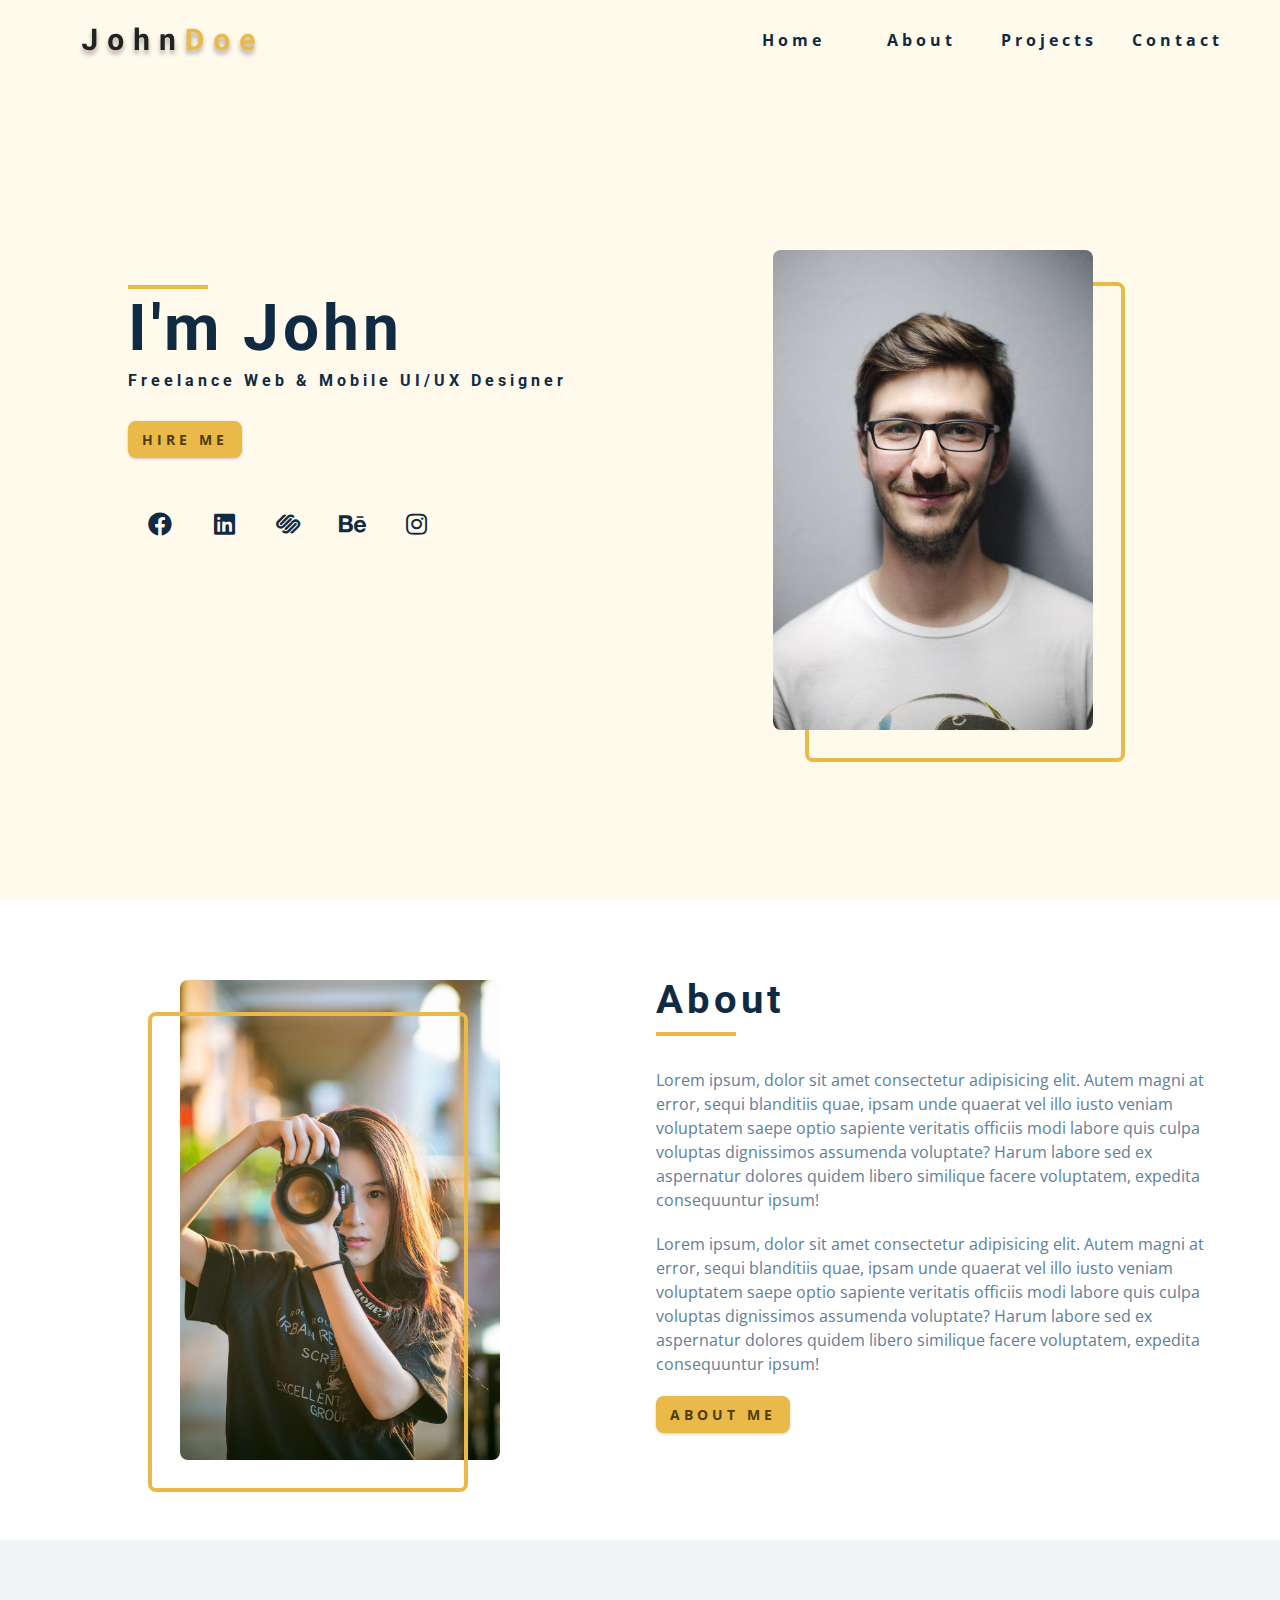
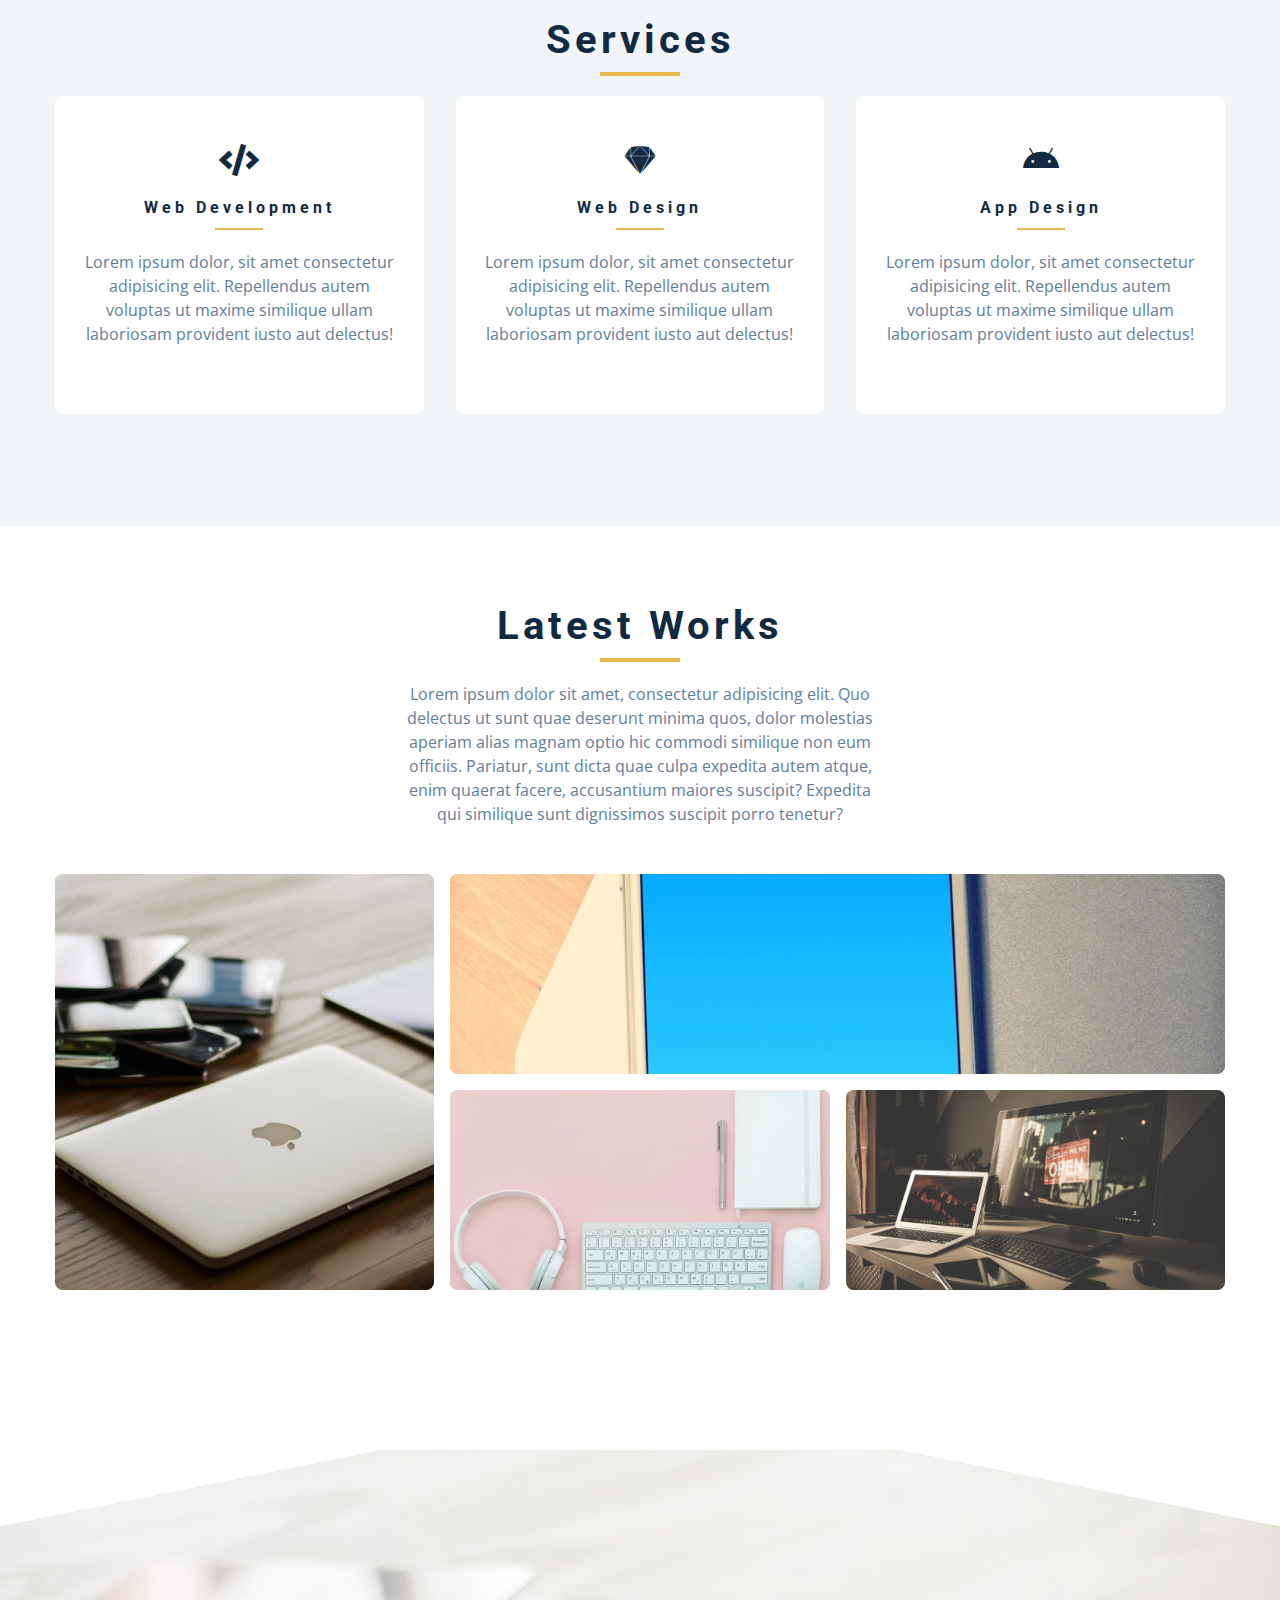
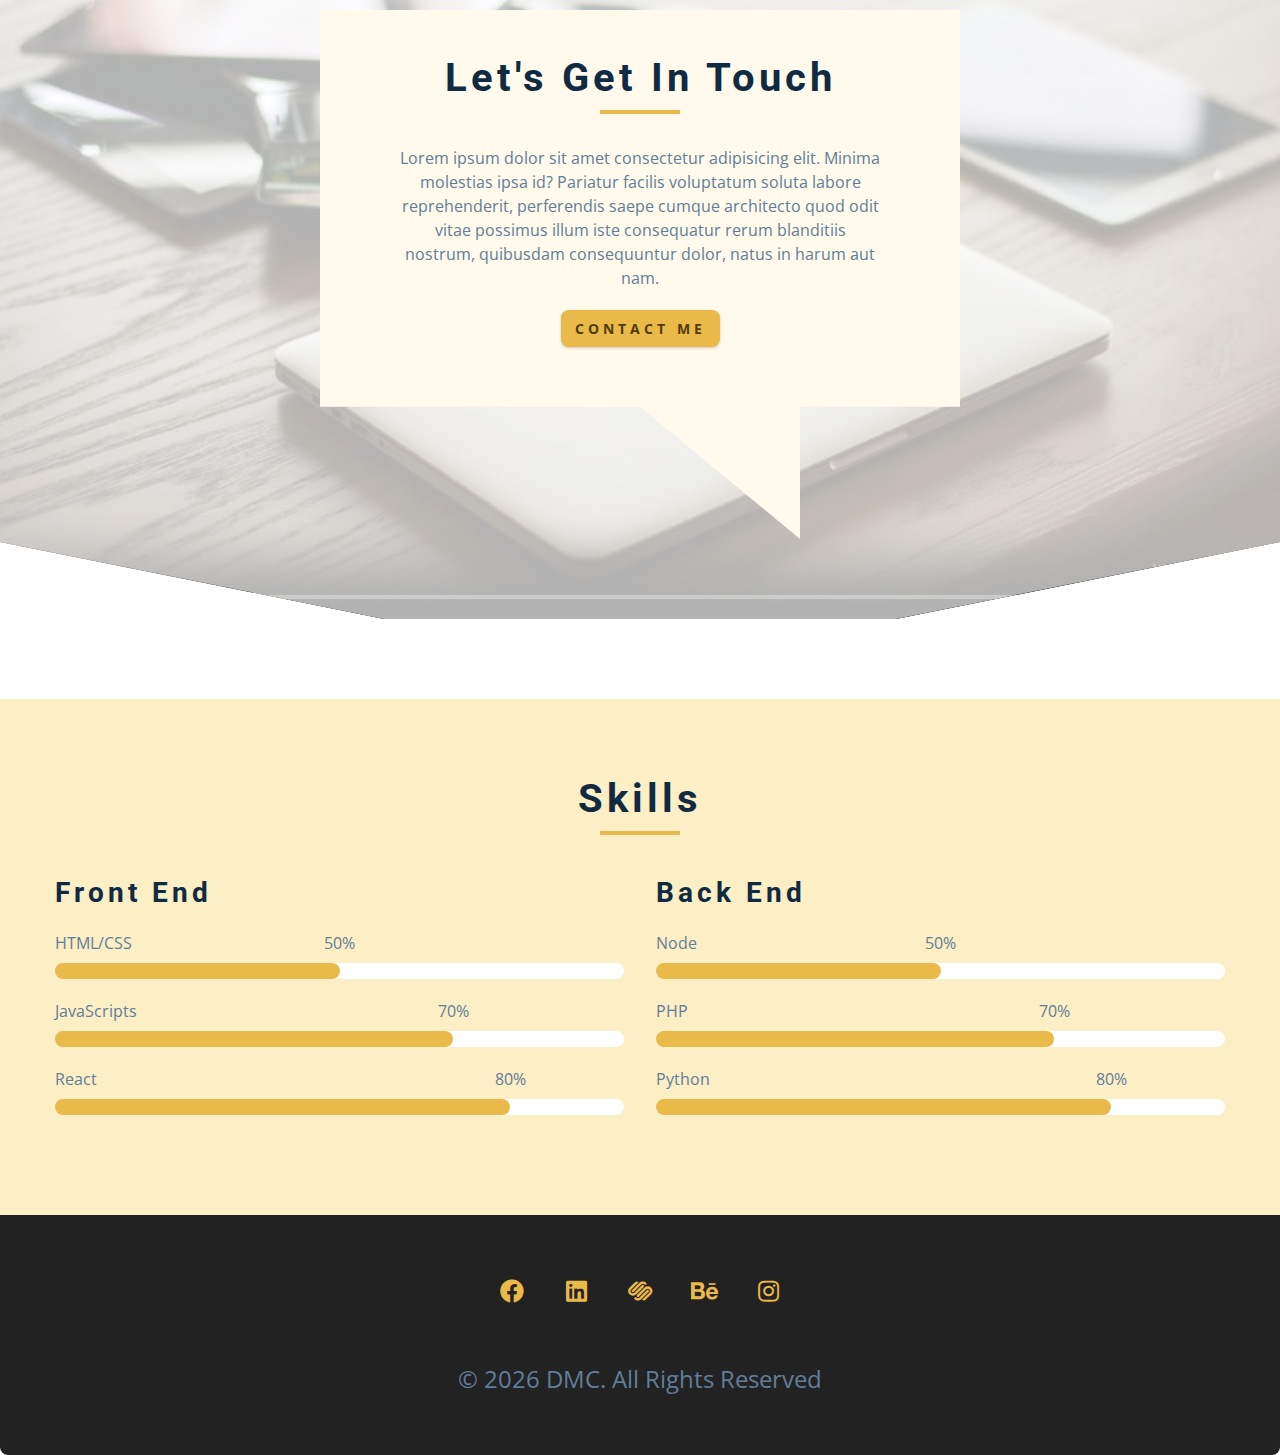
==== commit 25c31c01: "skills completed. no bug found" ====
--- a/index.html
+++ b/index.html
@@ -323,12 +323,113 @@
         <!-- end of single project -->
       </div>
     </section>
-
     <!-- end of projects -->
     <!-- connect -->
+    <section class="connect">
+      <video
+        controls
+        autoplay
+        muted
+        loop
+        class="video-container"
+        poster="./images/project-1.jpeg"
+      >
+        <source src="./videos/connect.mp4 " type="video/mp4" />
+        Sorry your browser deos not support mp4 videos
+      </video>
+      <div class="video-banner">
+        <!-- section title -->
+        <div class="section-title">
+          <h2>Let's get in touch</h2>
+          <div class="underline"></div>
+        </div>
+        <!-- end section title -->
+        <p class="video-text">
+          Lorem ipsum dolor sit amet consectetur adipisicing elit. Minima
+          molestias ipsa id? Pariatur facilis voluptatum soluta labore
+          reprehenderit, perferendis saepe cumque architecto quod odit vitae
+          possimus illum iste consequatur rerum blanditiis nostrum, quibusdam
+          consequuntur dolor, natus in harum aut nam.
+        </p>
+        <a href="contact.html" class="btn">contact me</a>
+      </div>
+    </section>
 
     <!-- end of connect -->
     <!-- skills -->
+
+    <section class="section skills">
+      <!-- section title -->
+      <div class="section-title">
+        <h2>Skills</h2>
+        <div class="underline"></div>
+      </div>
+      <!-- end section title -->
+
+      <div class="section-center skills-center">
+        <article>
+          <h3>front end</h3>
+          <!-- single skill -->
+          <div class="skill">
+            <p>HTML/CSS</p>
+            <div class="skill-container">
+              <div class="skill-value value-50"></div>
+              <p class="skill-text skill-text-50">50%</p>
+            </div>
+          </div>
+          <!-- end single skill -->
+          <!-- ==Could have put the "p" in the same div so the could be put in column.... HTML/CSS on the left and 50% on the right== -->
+          <!-- single skill -->
+          <div class="skill">
+            <p>JavaScripts</p>
+            <div class="skill-container">
+              <div class="skill-value value-70"></div>
+              <p class="skill-text skill-text-70">70%</p>
+            </div>
+          </div>
+          <!-- end single skill -->
+          <!-- single skill -->
+          <div class="skill">
+            <p>React</p>
+            <div class="skill-container">
+              <div class="skill-value value-80"></div>
+              <p class="skill-text skill-text-80">80%</p>
+            </div>
+          </div>
+          <!-- end single skill -->
+        </article>
+        <article>
+          <h3>Back end</h3>
+          <!-- single skill -->
+          <div class="skill">
+            <p>Node</p>
+            <div class="skill-container">
+              <div class="skill-value value-50"></div>
+              <p class="skill-text skill-text-50">50%</p>
+            </div>
+          </div>
+          <!-- end single skill -->
+          <!-- single skill -->
+          <div class="skill">
+            <p>PHP</p>
+            <div class="skill-container">
+              <div class="skill-value value-70"></div>
+              <p class="skill-text skill-text-70">70%</p>
+            </div>
+          </div>
+          <!-- end single skill -->
+          <!-- single skill -->
+          <div class="skill">
+            <p>Python</p>
+            <div class="skill-container">
+              <div class="skill-value value-80"></div>
+              <p class="skill-text skill-text-80">80%</p>
+            </div>
+          </div>
+          <!-- end single skill -->
+        </article>
+      </div>
+    </section>
 
     <!-- end of skills -->
     <!-- timeline -->
--- a/css/styles.css
+++ b/css/styles.css
@@ -487,7 +487,6 @@
   max-height: 30rem;
   object-fit: cover;
   border-radius: var(--radius);
-  
 }
 
 .about-center {
@@ -579,7 +578,8 @@
     grid-template-columns: 1fr 1fr;
     column-gap: 2rem;
   }
-  
+}
+
 @media screen and (min-width: 992px) {
   .services-center {
     display: grid;
@@ -595,58 +595,58 @@
 Projects
 ===============
 */
-.project-title{
+.project-title {
   margin-bottom: 2rem;
 }
-.projects-center{
-margin-top: 3rem;
-}
-
-.projects-text{
+.projects-center {
+  margin-top: 3rem;
+}
+
+.projects-text {
   width: 85vw;
   max-width: 30rem;
   margin: 0 auto;
 }
 
-.project{
-position:relative;
-background: var(--clr-primary-5);
-margin-bottom: 2rem;
-border-radius: var(--radius);
-/* border: 1rem solid red ; */
-}
-
-.project-info{
+.project {
+  position: relative;
+  background: var(--clr-primary-5);
+  margin-bottom: 2rem;
+  border-radius: var(--radius);
+  /* border: 1rem solid red ; */
+}
+
+.project-info {
   text-align: center;
   color: var(--clr-white);
   position: absolute;
   top: 50%;
   left: 50%;
-  transform: translate(-50%,-50%);
+  transform: translate(-50%, -50%);
   opacity: 0;
   transition: var(--transition);
 }
 
-.project-info p{
+.project-info p {
   text-transform: capitalize;
   color: var(--clr-white);
 }
 
-.project:hover .project-info{
+.project:hover .project-info {
   opacity: 1;
 }
 
-.project-img{
-border-radius: var(--radius);
-height: 15rem;
-object-fit: cover;
-}
-
-.project:hover .project-img{
+.project-img {
+  border-radius: var(--radius);
+  height: 15rem;
+  object-fit: cover;
+}
+
+.project:hover .project-img {
   opacity: 0.1;
 }
 
-.project::after{
+.project::after {
   content: "";
   position: absolute;
   top: 0;
@@ -657,24 +657,196 @@
   border-radius: var(--radius);
   transition: var(--transition);
   opacity: 0;
-} 
-
-.project:hover::after{
+}
+
+.project:hover::after {
   opacity: 1;
   transform: scale(0.8);
 }
 
+@media screen and (min-width: 676px) {
+  .projects-center {
+    display: grid;
+    grid-template-columns: 1fr 1fr;
+    column-gap: 2rem;
+  }
+}
+
+@media screen and (min-width: 992px) {
+  .projects-center {
+    grid-template-columns: repeat(3, 1fr);
+  }
+}
+
+@media screen and (min-width: 1170px) {
+  .project-img {
+    height: 100%;
+  }
+  .project {
+    height: 100%;
+  }
+  .projects-center {
+    grid-template-rows: 200px 200px;
+    gap: 1rem;
+    grid-template-areas:
+      "a b b"
+      "a c d";
+  }
+
+  .project-1 {
+    grid-area: a;
+  }
+
+  .project-2 {
+    grid-area: b;
+  }
+
+  .project-3 {
+    grid-area: c;
+  }
+  .project-4 {
+    grid-area: d;
+  }
+}
+
 /*
 =============== 
 Connect
 ===============
 */
-
+.connect {
+  min-height: 40vh;
+  padding: 10rem 0 5rem 0;
+  margin: 5rem 0;
+  position: relative;
+  display: grid;
+  place-items: center;
+}
+
+.video-container {
+  position: absolute;
+  top: 0;
+  left: 0;
+  width: 100%;
+  height: 100%;
+  object-fit: cover;
+  z-index: -2;
+}
+
+.connect::after {
+  /* after the content which is the viedo */
+  content: "";
+  position: absolute;
+  top: 0;
+  left: 0;
+  width: 100%;
+  height: 100%;
+  background-color: var(--clr-white);
+  opacity: 0.7;
+  z-index: -1;
+}
+
+.video-banner .section-title {
+  margin-bottom: 2rem;
+}
+.video-text {
+  max-width: 30rem;
+}
+
+.video-banner {
+  background: var(--clr-primary-10);
+  padding: 3rem 5rem 12rem 5rem;
+  text-align: center;
+  clip-path: polygon(
+    0% 0%,
+    100% 0%,
+    100% 75%,
+    75% 75%,
+    75% 100%,
+    50% 75%,
+    0% 75%
+  );
+}
+.connect {
+  clip-path: polygon(
+    30% 0%,
+    70% 0%,
+    100% 10%,
+    100% 90%,
+    70% 100%,
+    30% 100%,
+    0 90%,
+    0 10%
+  );
+}
 /*
 =============== 
 Skills
 ===============
 */
+.skills {
+  background: var(--clr-primary-9);
+}
+.skills h3 {
+  color: var(--clr-grey-1);
+  margin: 1.5rem 0;
+}
+
+.skill {
+  margin-bottom: 1.25rem;
+  text-transform: capitalize;
+  color: var(--clr-primary-1);
+}
+
+.skill p {
+  margin-bottom: 0.5rem;
+}
+
+@media screen and (min-width: 768px) {
+  .skills-center {
+    display: grid;
+    grid-template-columns: 1fr 1fr;
+    column-gap: 2rem;
+  }
+}
+
+.skill-container {
+  background: var(--clr-white);
+  height: 1rem;
+  width: 100%;
+  border-radius: var(--radius);
+  position: relative;
+}
+
+.skill-value {
+  background: var(--clr-primary-5);
+  height: 1rem;
+  width: 50%;
+  border-radius: var(--radius);
+  position: absolute;
+}
+.value-70 {
+  width: 70%;
+}
+.value-80 {
+  width: 80%;
+}
+
+.skill-text {
+  position: absolute;
+}
+.skill-text {
+  top: -2rem;
+  left: 50%;
+  transform: translateX(-50%);
+}
+.skill-text-70 {
+  left: 70%;
+}
+.skill-text-80 {
+  left: 80%;
+}
+
 /*
 =============== 
 Timeline
@@ -696,10 +868,10 @@
 
 .footer {
   display: grid;
-  min-height: 15rem;
+  height: 15rem;
   /* position: sticky;
-  bottom: 0;
-  margin-top: 4rem; */
+bottom: 0;
+margin-top: 4rem; */
   bottom: 0;
   width: 100%;
   place-items: center;
@@ -727,4 +899,3 @@
 .footer-icon:hover {
   color: var(--clr-primary-1);
 }
-
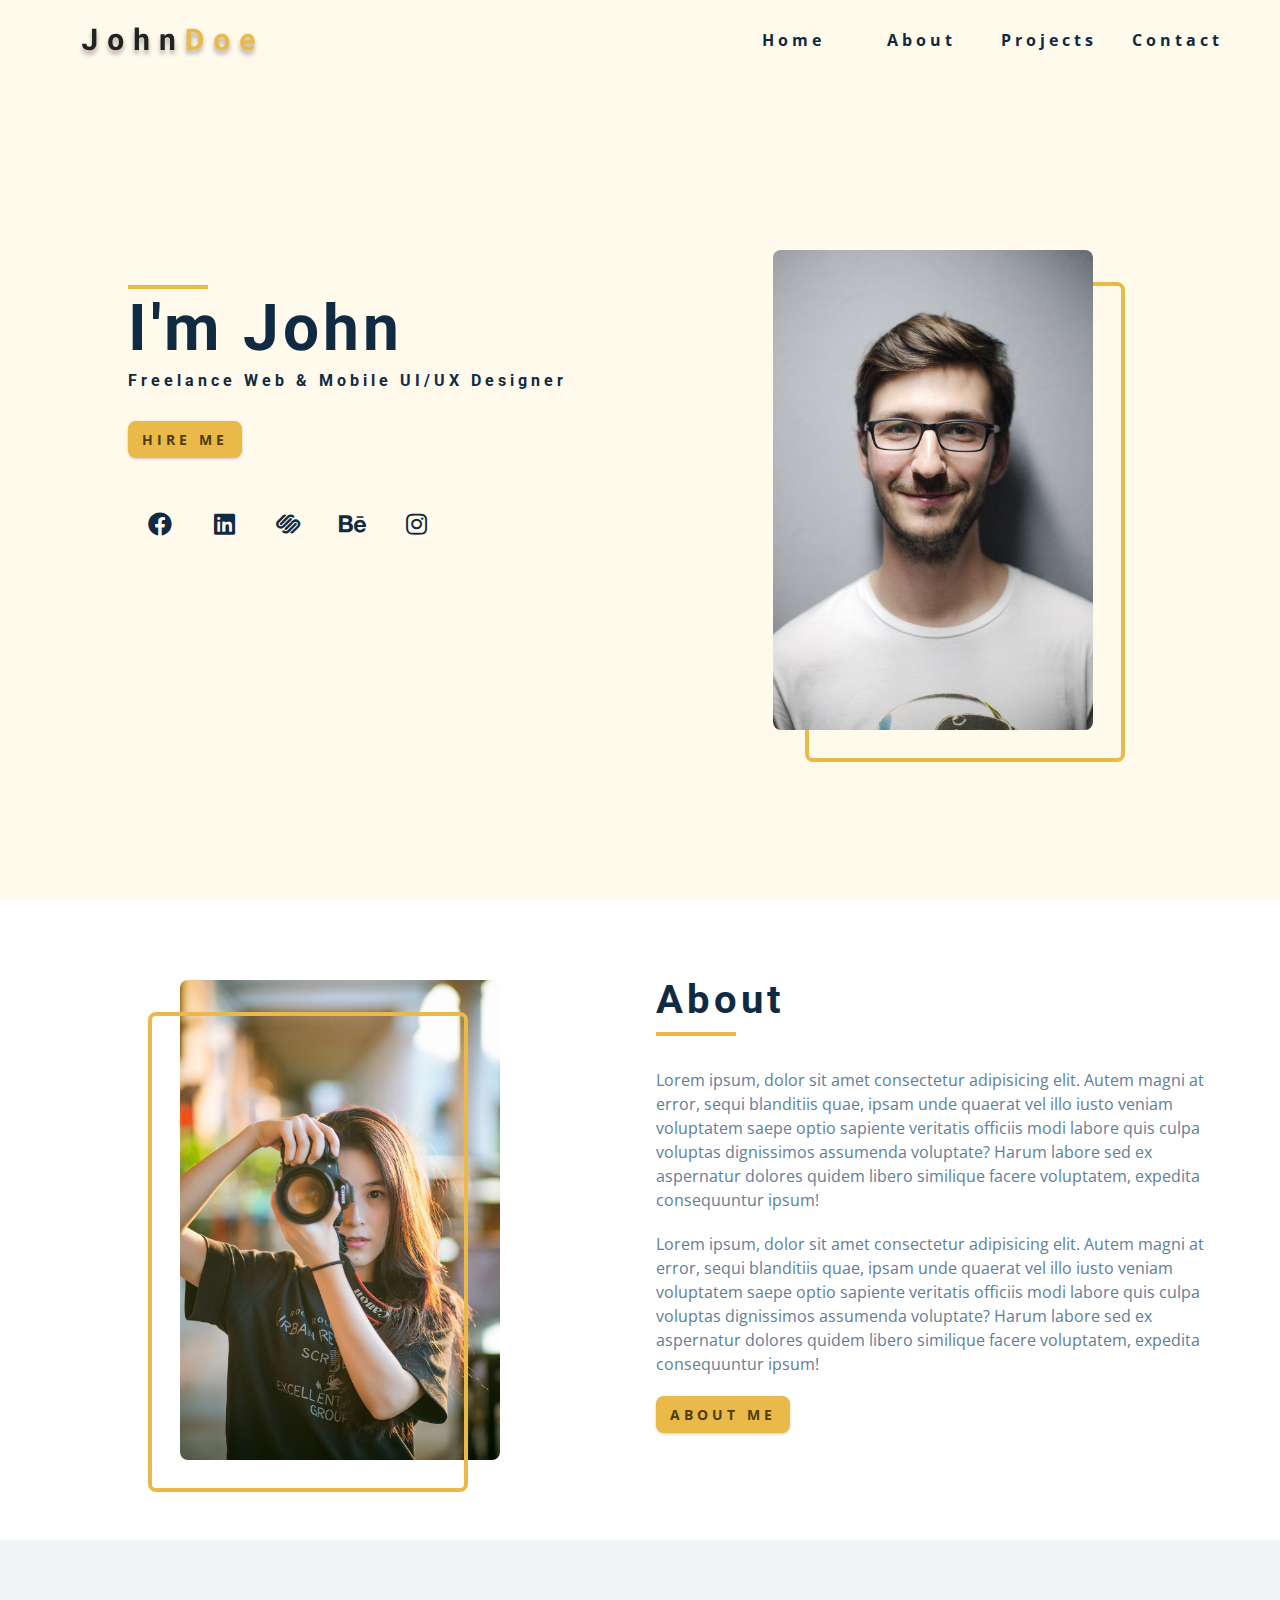
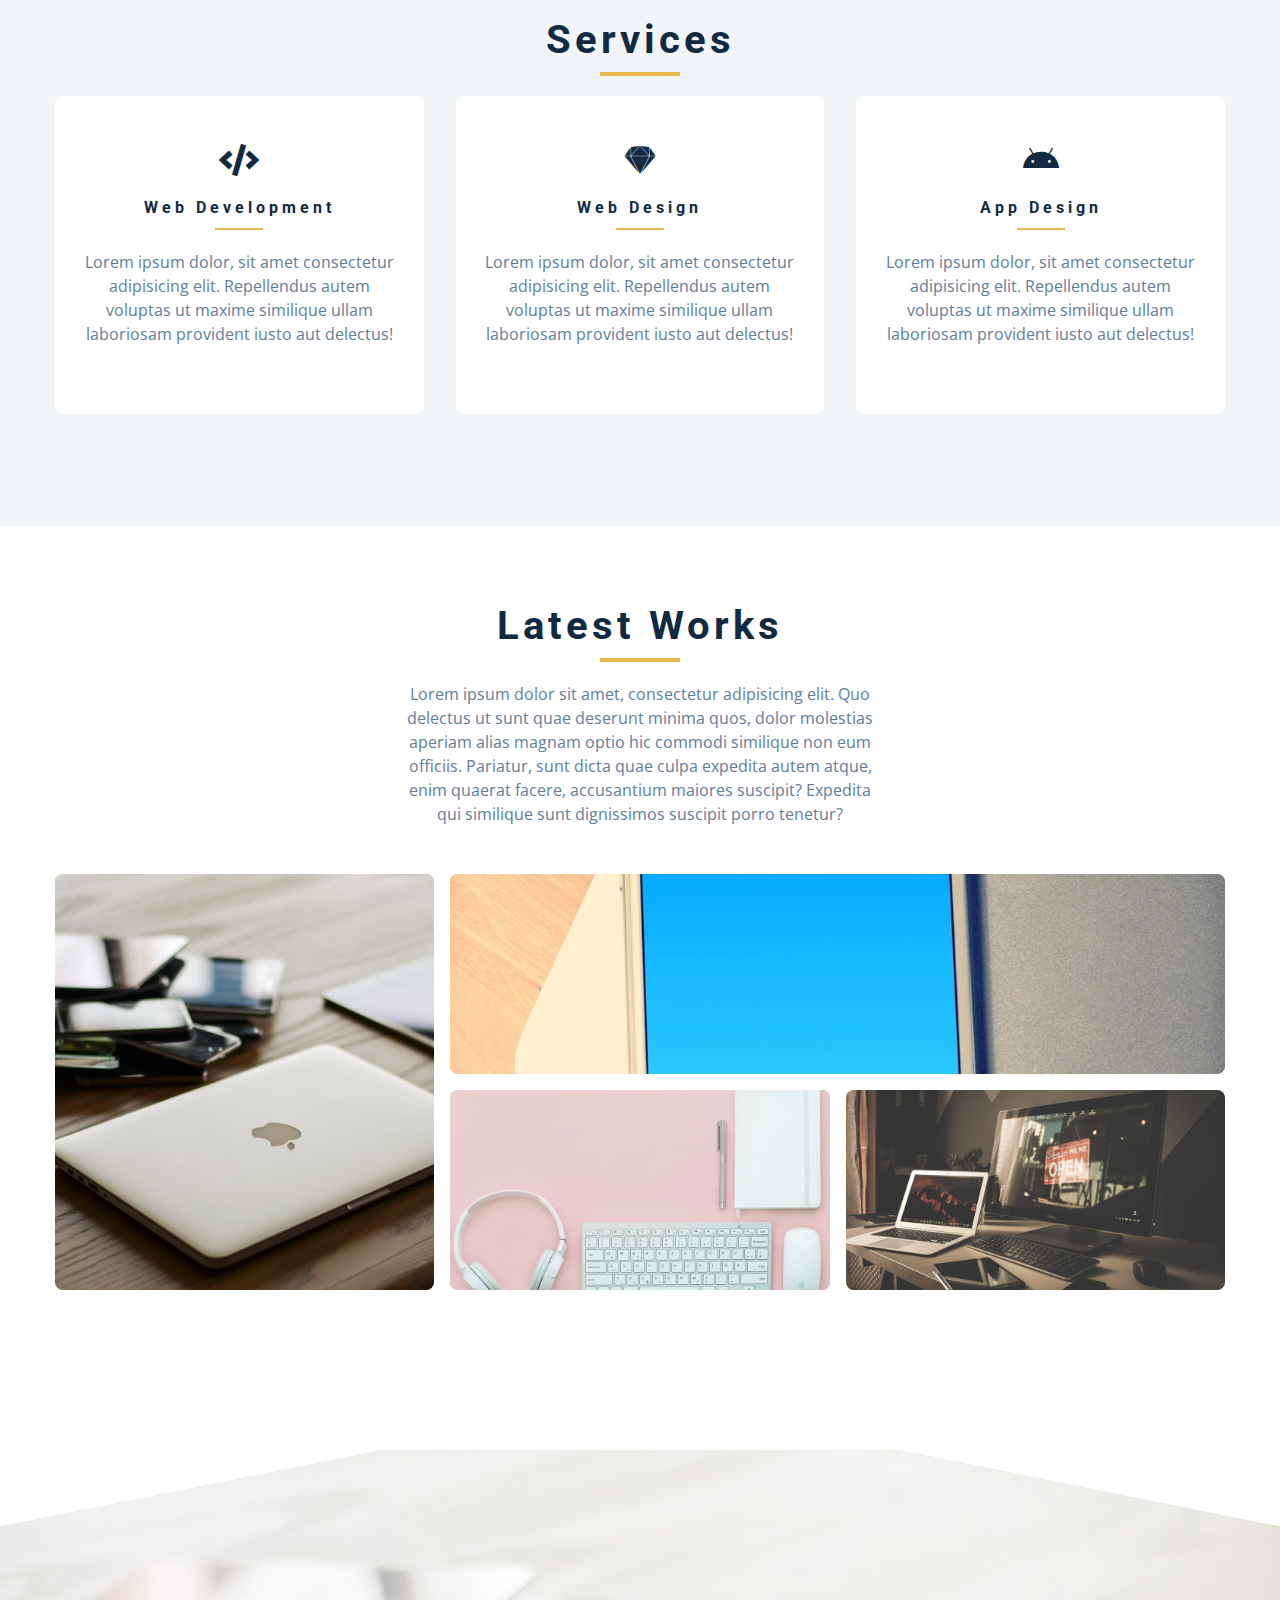
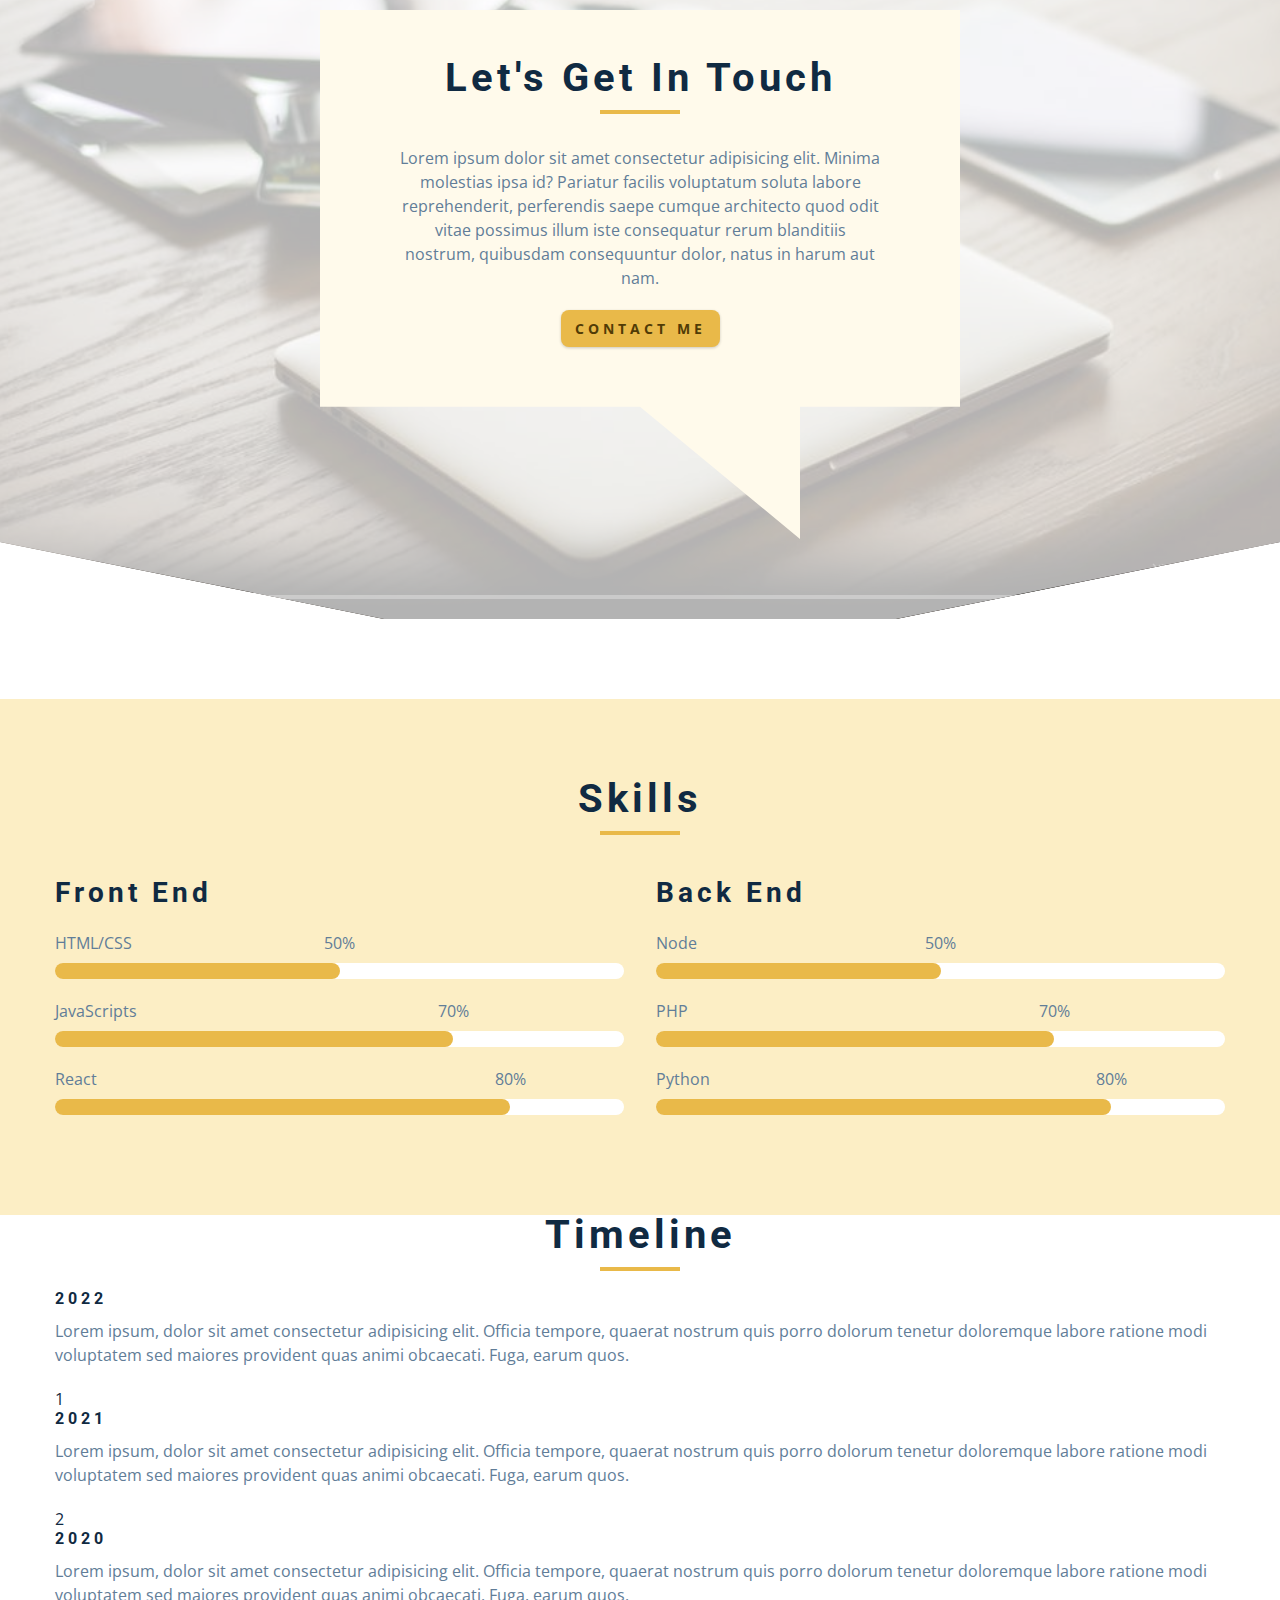
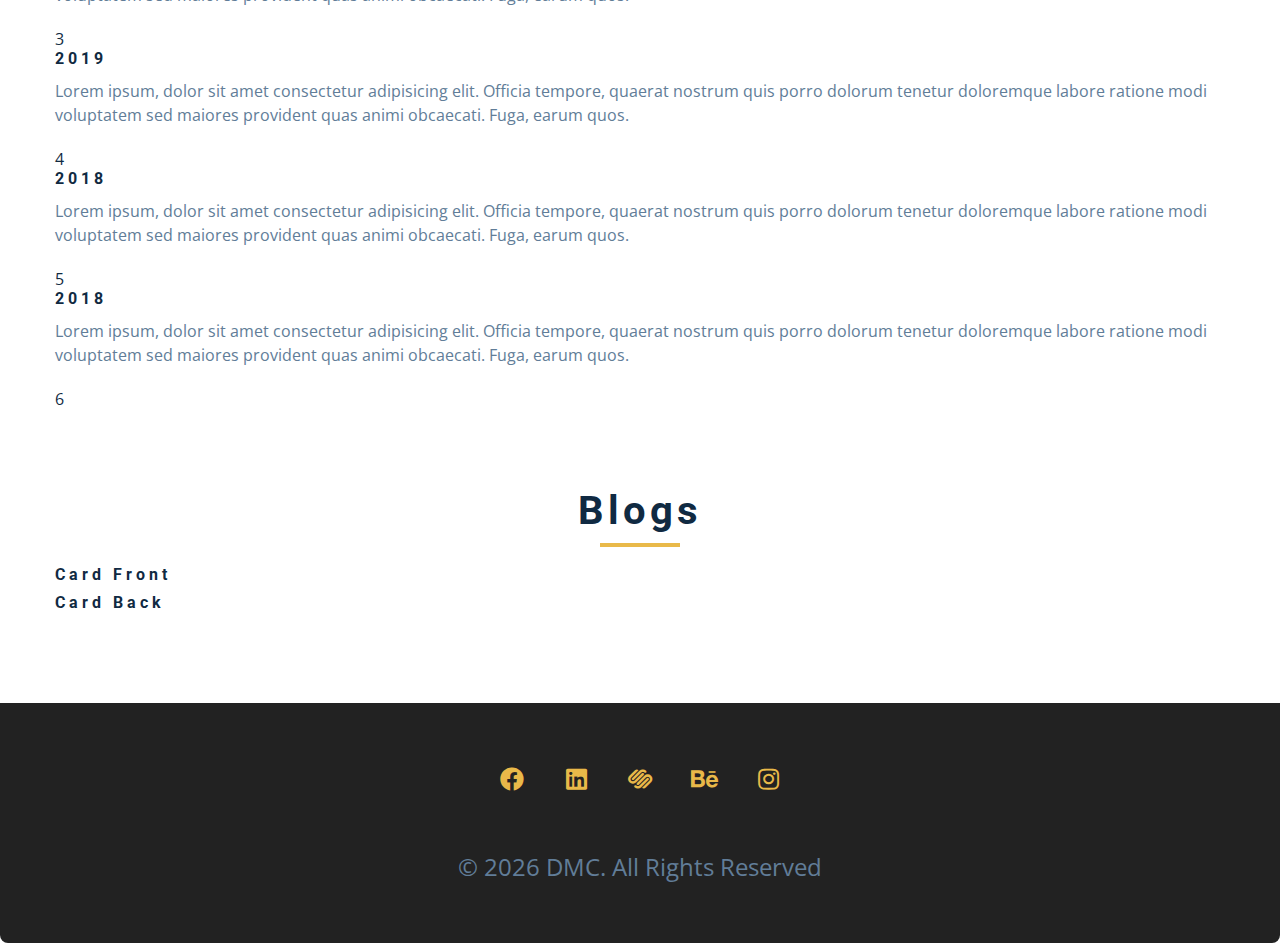
==== commit 021209aa: "Setup of rotating cards" ====
--- a/index.html
+++ b/index.html
@@ -430,13 +430,116 @@
         </article>
       </div>
     </section>
-
     <!-- end of skills -->
     <!-- timeline -->
-
+    <section class="timeline">
+      <!-- section title -->
+      <div class="section-title timeline-title">
+        <h2>Timeline</h2>
+        <div class="underline"></div>
+      </div>
+      <!-- end section title -->
+
+      <div class="section-center timeline-center">
+        <!-- single timeline item -->
+        <article class="timeline-item">
+          <h4>2022</h4>
+          <p>
+            Lorem ipsum, dolor sit amet consectetur adipisicing elit. Officia
+            tempore, quaerat nostrum quis porro dolorum tenetur doloremque
+            labore ratione modi voluptatem sed maiores provident quas animi
+            obcaecati. Fuga, earum quos.
+          </p>
+          <span class="number"> 1 </span>
+        </article>
+        <!-- end of single timeline item -->
+        <!-- single timeline item -->
+        <article class="timeline-item">
+          <h4>2021</h4>
+          <p>
+            Lorem ipsum, dolor sit amet consectetur adipisicing elit. Officia
+            tempore, quaerat nostrum quis porro dolorum tenetur doloremque
+            labore ratione modi voluptatem sed maiores provident quas animi
+            obcaecati. Fuga, earum quos.
+          </p>
+          <span class="number"> 2</span>
+        </article>
+        <!-- end of single timeline item -->
+        <!-- single timeline item -->
+        <article class="timeline-item">
+          <h4>2020</h4>
+          <p>
+            Lorem ipsum, dolor sit amet consectetur adipisicing elit. Officia
+            tempore, quaerat nostrum quis porro dolorum tenetur doloremque
+            labore ratione modi voluptatem sed maiores provident quas animi
+            obcaecati. Fuga, earum quos.
+          </p>
+          <span class="number"> 3</span>
+        </article>
+        <!-- end of single timeline item -->
+        <!-- single timeline item -->
+        <article class="timeline-item">
+          <h4>2019</h4>
+          <p>
+            Lorem ipsum, dolor sit amet consectetur adipisicing elit. Officia
+            tempore, quaerat nostrum quis porro dolorum tenetur doloremque
+            labore ratione modi voluptatem sed maiores provident quas animi
+            obcaecati. Fuga, earum quos.
+          </p>
+          <span class="number">4</span>
+        </article>
+        <!-- end of single timeline item -->
+        <!-- single timeline item -->
+        <article class="timeline-item">
+          <h4>2018</h4>
+          <p>
+            Lorem ipsum, dolor sit amet consectetur adipisicing elit. Officia
+            tempore, quaerat nostrum quis porro dolorum tenetur doloremque
+            labore ratione modi voluptatem sed maiores provident quas animi
+            obcaecati. Fuga, earum quos.
+          </p>
+          <span class="number">5</span>
+        </article>
+        <!-- end of single timeline item -->
+        <!-- single timeline item -->
+        <article class="timeline-item">
+          <h4>2018</h4>
+          <p>
+            Lorem ipsum, dolor sit amet consectetur adipisicing elit. Officia
+            tempore, quaerat nostrum quis porro dolorum tenetur doloremque
+            labore ratione modi voluptatem sed maiores provident quas animi
+            obcaecati. Fuga, earum quos.
+          </p>
+          <span class="number">6</span>
+        </article>
+        <!-- end of single timeline item -->
+      </div>
+    </section>
     <!--end of  timeline -->
+    <!-- ========= -->
     <!-- blog -->
-
+    <section class="section blog">
+      <!-- section title -->
+      <div class="section-title blog-title">
+        <h2>Blogs</h2>
+        <div class="underline"></div>
+      </div>
+      <!-- end section title -->
+      <div class="section-center blog-center">
+        <!-- single article -->
+        <div class="card">
+          <!-- card front -->
+          <div class="card-side card-front">
+            <h4>card front</h4>
+          </div>
+          <!-- card back -->
+          <div class="card-side card-back">
+            <h4>card back</h4>
+          </div>
+        </div>
+        <!-- end of single article -->
+      </div>
+    </section>
     <!--end of  blog -->
 
     <!-- ======= -->
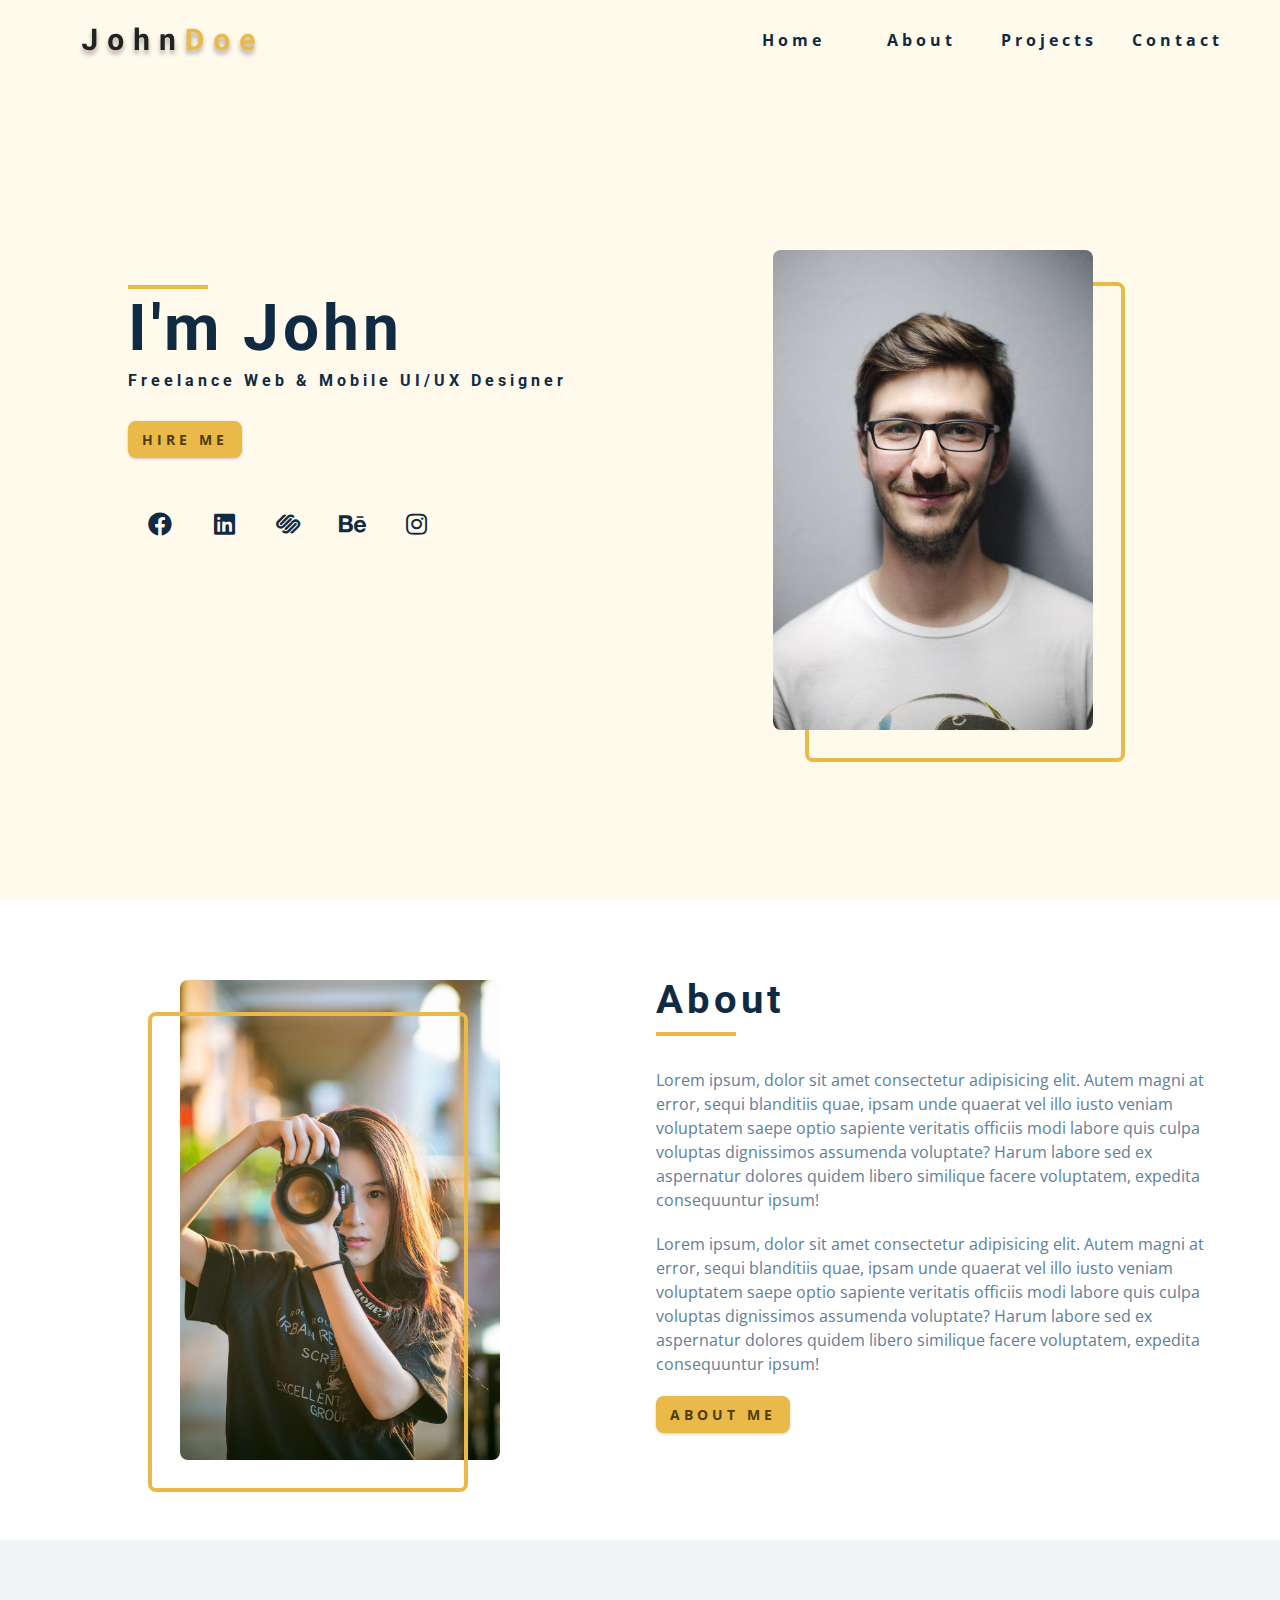
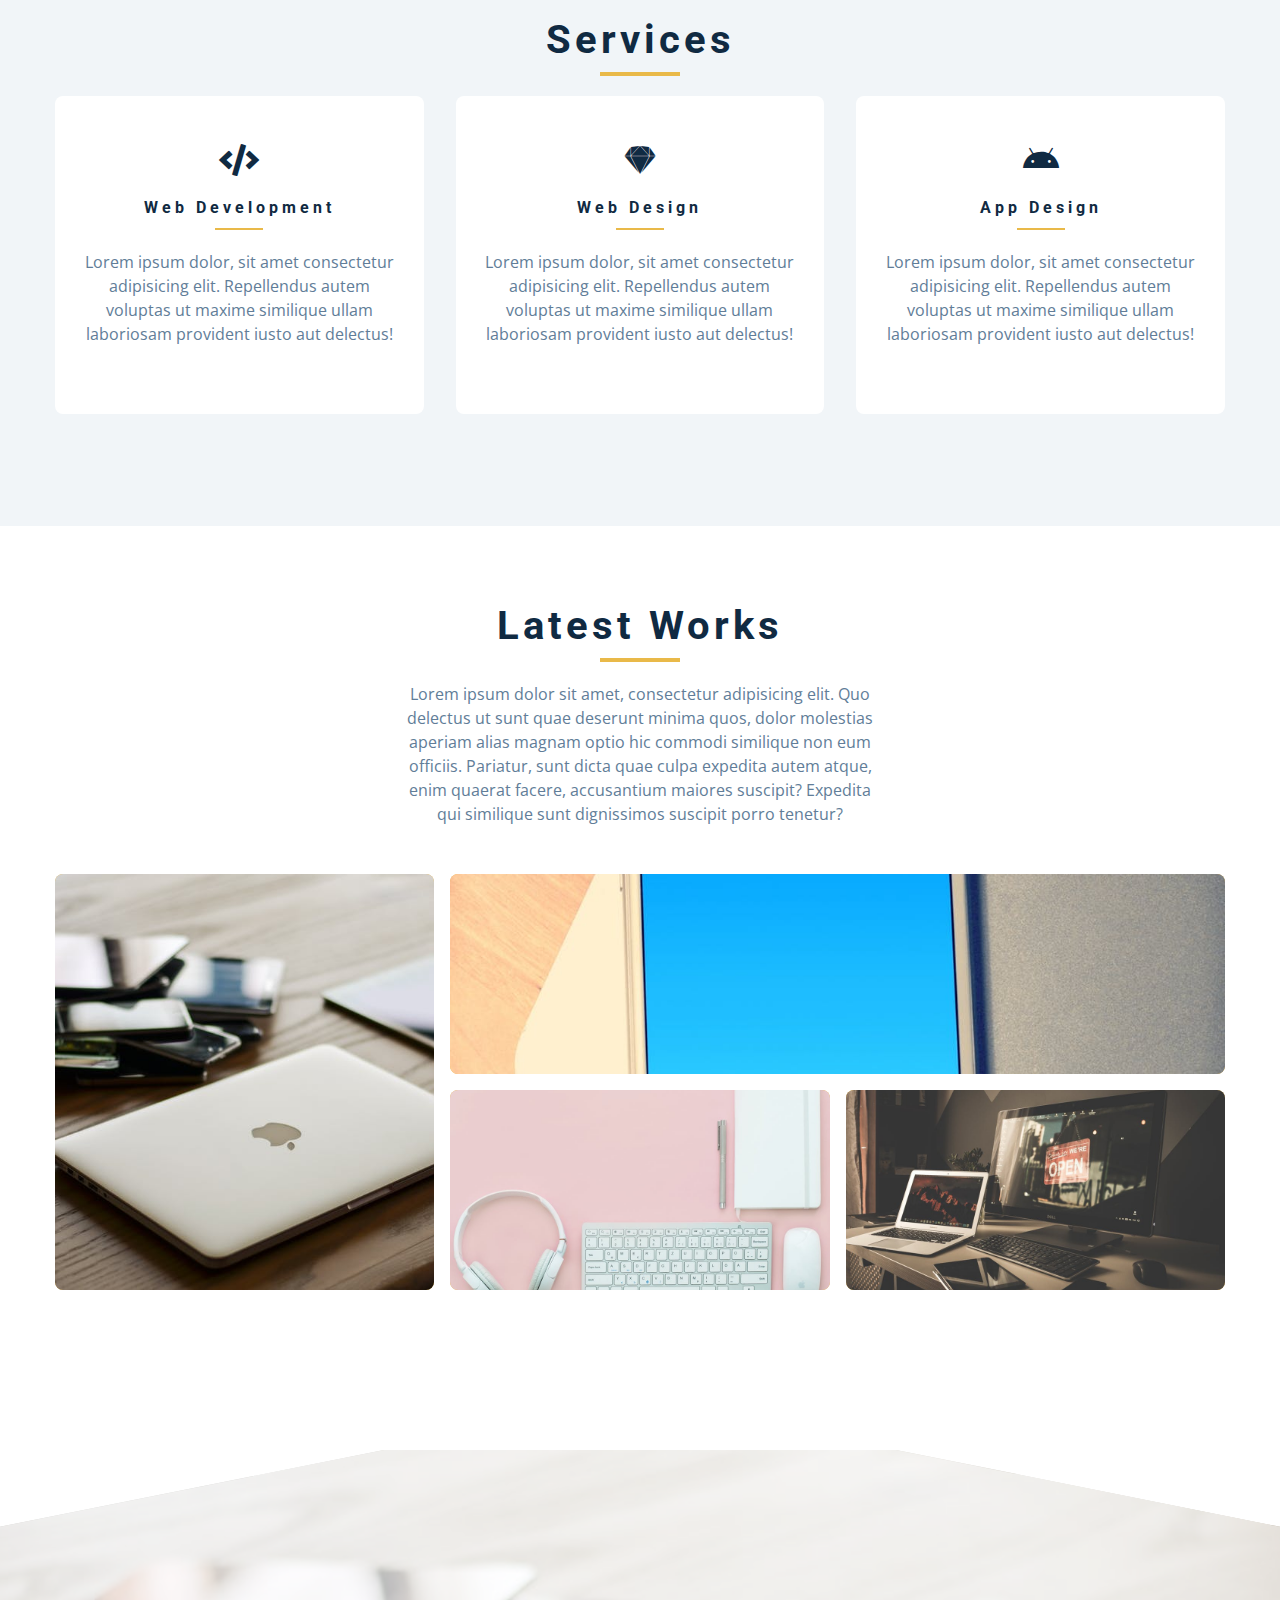
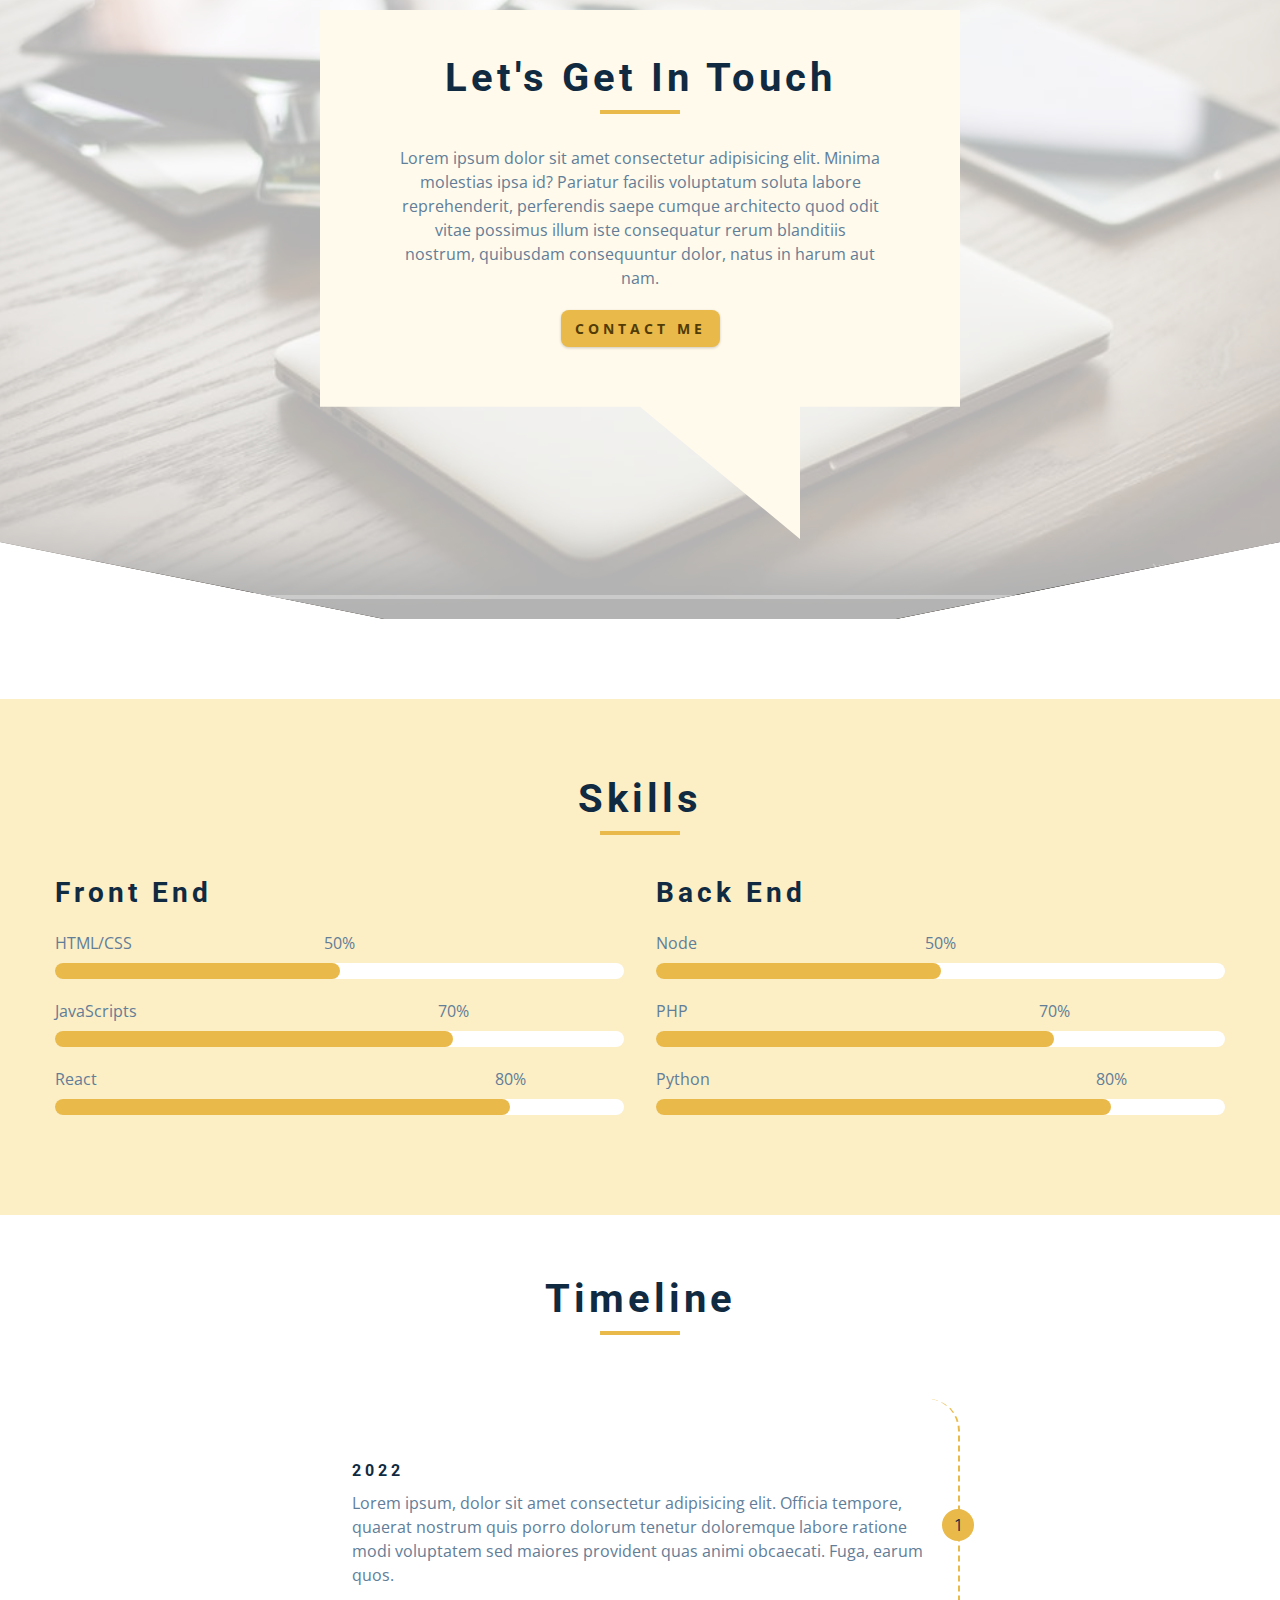
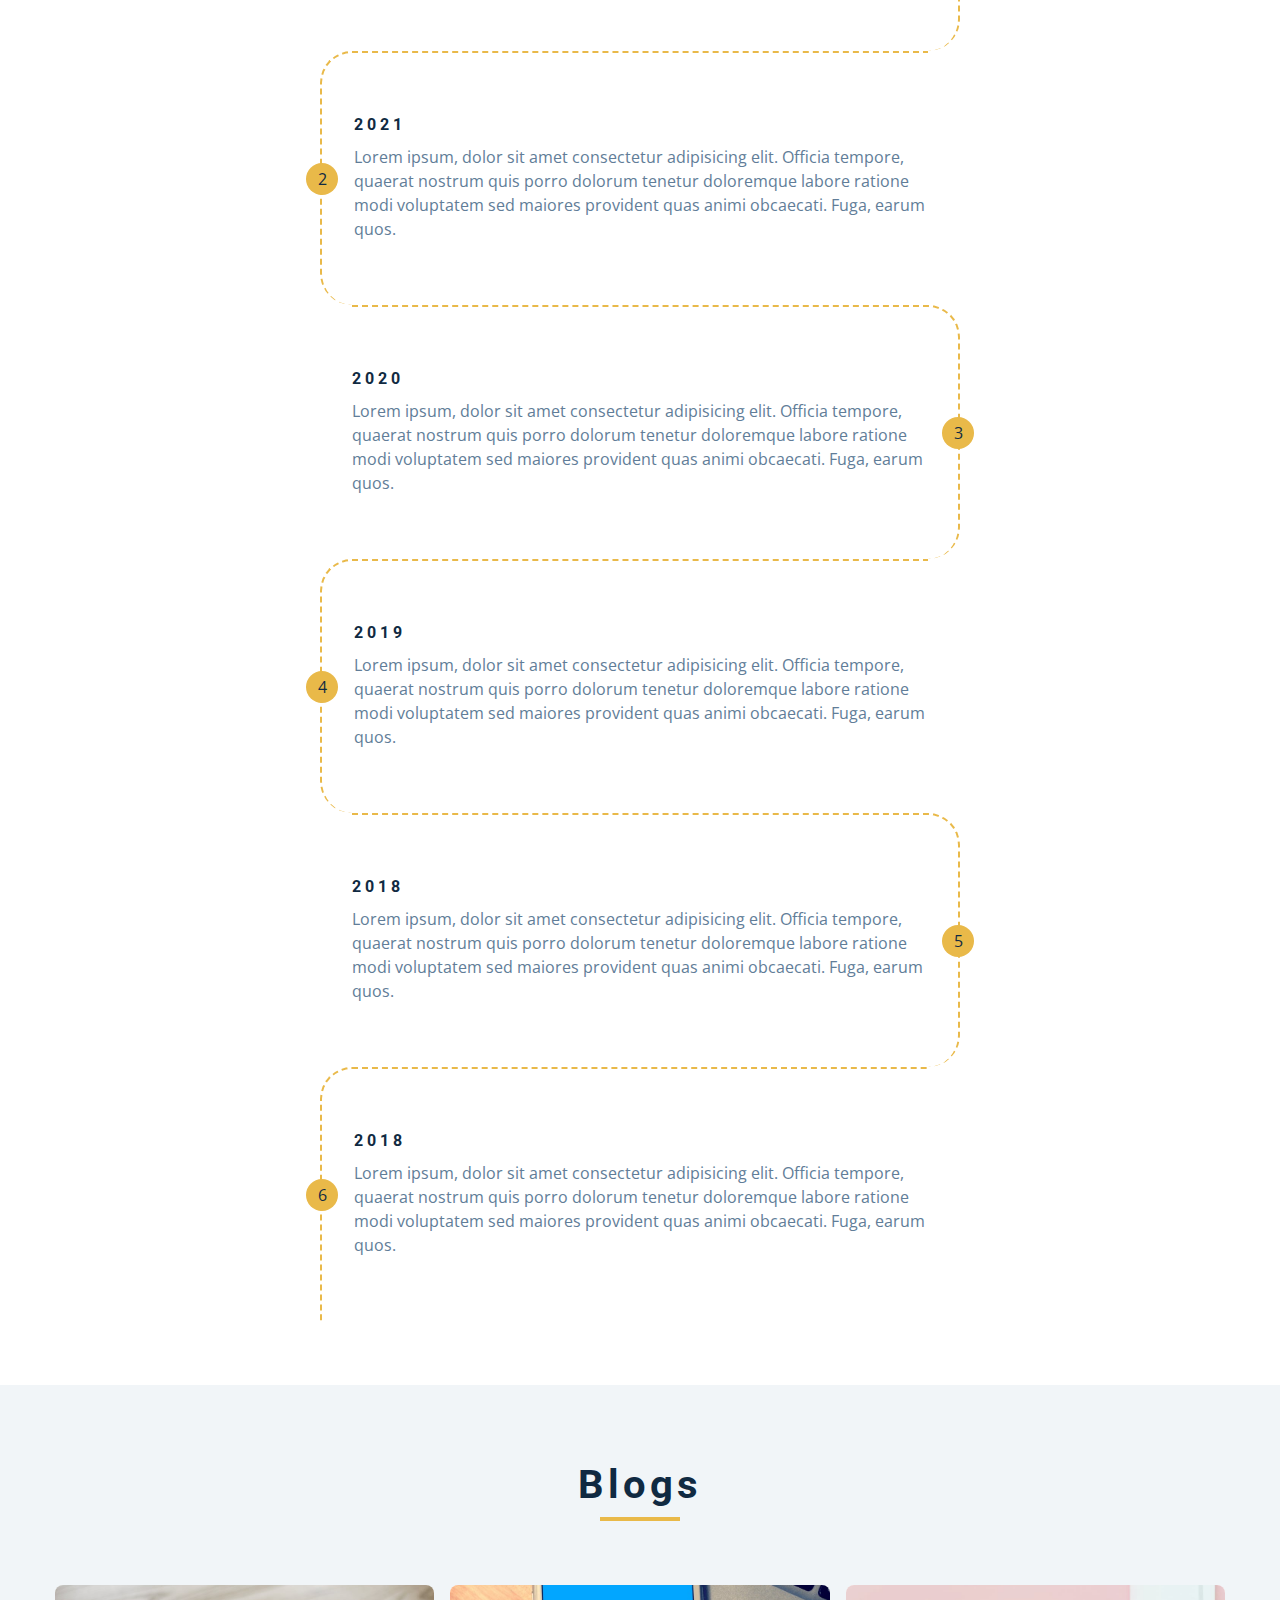
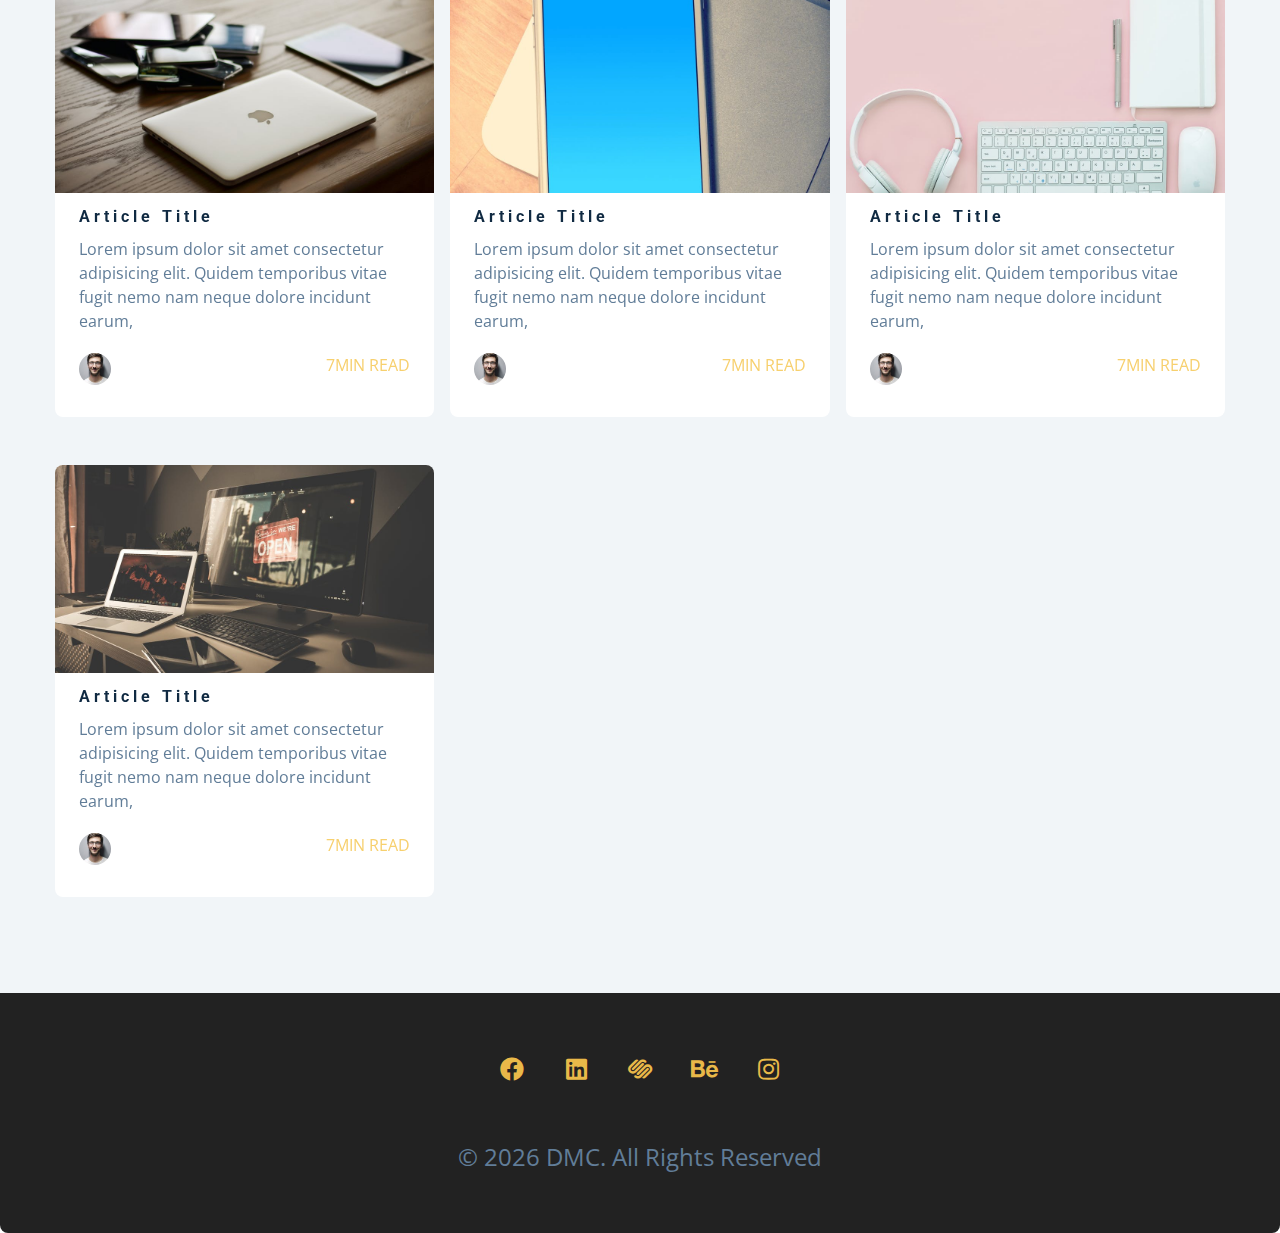
==== commit 112c2bcc: "completed blogs section" ====
--- a/index.html
+++ b/index.html
@@ -530,11 +530,95 @@
         <div class="card">
           <!-- card front -->
           <div class="card-side card-front">
-            <h4>card front</h4>
+            <img src="./images/project-1.jpeg" alt="" />
+            <div class="card-info">
+              <h4>article title</h4>
+              <p>
+                Lorem ipsum dolor sit amet consectetur adipisicing elit. Quidem
+                temporibus vitae fugit nemo nam neque dolore incidunt earum,
+              </p>
+
+              <div class="card-footer">
+                <img src="./images/hero-img-small.jpeg" alt="author photo" />
+                <p>7min read</p>
+              </div>
+            </div>
           </div>
           <!-- card back -->
           <div class="card-side card-back">
-            <h4>card back</h4>
+            <button class="btn">read more</button>
+          </div>
+        </div>
+        <!-- end of single article -->
+        <!-- single article -->
+        <div class="card">
+          <!-- card front -->
+          <div class="card-side card-front">
+            <img src="./images/project-2.jpeg" alt="" />
+            <div class="card-info">
+              <h4>article title</h4>
+              <p>
+                Lorem ipsum dolor sit amet consectetur adipisicing elit. Quidem
+                temporibus vitae fugit nemo nam neque dolore incidunt earum,
+              </p>
+
+              <div class="card-footer">
+                <img src="./images/hero-img-small.jpeg" alt="author photo" />
+                <p>7min read</p>
+              </div>
+            </div>
+          </div>
+          <!-- card back -->
+          <div class="card-side card-back">
+            <button class="btn">read more</button>
+          </div>
+        </div>
+        <!-- end of single article -->
+        <!-- single article -->
+        <div class="card">
+          <!-- card front -->
+          <div class="card-side card-front">
+            <img src="./images/project-3.jpeg" alt="" />
+            <div class="card-info">
+              <h4>article title</h4>
+              <p>
+                Lorem ipsum dolor sit amet consectetur adipisicing elit. Quidem
+                temporibus vitae fugit nemo nam neque dolore incidunt earum,
+              </p>
+
+              <div class="card-footer">
+                <img src="./images/hero-img-small.jpeg" alt="author photo" />
+                <p>7min read</p>
+              </div>
+            </div>
+          </div>
+          <!-- card back -->
+          <div class="card-side card-back">
+            <button class="btn">read more</button>
+          </div>
+        </div>
+        <!-- end of single article -->
+        <!-- single article -->
+        <div class="card">
+          <!-- card front -->
+          <div class="card-side card-front">
+            <img src="./images/project-4.jpeg" alt="" />
+            <div class="card-info">
+              <h4>article title</h4>
+              <p>
+                Lorem ipsum dolor sit amet consectetur adipisicing elit. Quidem
+                temporibus vitae fugit nemo nam neque dolore incidunt earum,
+              </p>
+
+              <div class="card-footer">
+                <img src="./images/hero-img-small.jpeg" alt="author photo" />
+                <p>7min read</p>
+              </div>
+            </div>
+          </div>
+          <!-- card back -->
+          <div class="card-side card-back">
+            <button class="btn">read more</button>
           </div>
         </div>
         <!-- end of single article -->
--- a/css/styles.css
+++ b/css/styles.css
@@ -852,12 +852,158 @@
 Timeline
 ===============
 */
+.timeline {
+  background: var(--clr-white);
+  margin: 4rem 0;
+}
+.timeline-title {
+  margin-bottom: 4rem;
+}
+.timeline-center {
+  width: 80vw;
+  max-width: 40rem;
+}
+
+.timeline-item {
+  border-top: 2px dashed var(--clr-primary-5);
+  margin: 0;
+  padding: 4rem 2rem;
+  position: relative;
+}
+
+.timeline p {
+  margin-bottom: 0;
+}
+
+.timeline-item:nth-child(even) {
+  border-left: 2px dashed var(--clr-primary-5);
+  border-top-left-radius: 2rem;
+  border-bottom-left-radius: 2rem;
+  margin-right: 2rem;
+  padding-right: 0;
+}
+.timeline-item:nth-child(odd) {
+  border-right: 2px dashed var(--clr-primary-5);
+  border-top-right-radius: 2rem;
+  border-bottom-right-radius: 2rem;
+  margin-left: 2rem;
+  padding-left: 0;
+}
+.timeline-item:first-child {
+  border-top: 0;
+  /* border-top-right-radius: 0; */
+}
+.timeline-item:last-child {
+  /* border-bottom: 2px dashed var(--clr-primary-5); */
+  border-bottom-left-radius: 0;
+  /* border-top-right-radius: 0; */
+}
+
+.number {
+  position: absolute;
+  top: 50%;
+  transform: translate(-50%, -50%);
+  margin-bottom: 0;
+  width: 2rem;
+  height: 2rem;
+  background: var(--clr-primary-5);
+  border-radius: 50%;
+  display: grid;
+  place-items: center;
+  font-size: bold;
+}
+.timeline-item:nth-child(even) .number {
+  left: 0;
+}
+
+.timeline-item:nth-child(odd) .number {
+  right: 0;
+  transform: translate(50%, -50%);
+}
 
 /*
 =============== 
 Blog
 ===============
 */
+.blog {
+  background: var(--clr-grey-10);
+}
+
+.blog-center {
+  display: grid;
+  grid-template-columns: repeat(auto-fill, minmax(330px, 1fr));
+  gap: 2rem 1rem;
+}
+
+.blog-title {
+  margin-bottom: 4rem;
+}
+.card {
+  height: 27rem;
+  position: relative;
+  perspective: 1500px;
+  margin-bottom: 1rem;
+}
+.card-side {
+  transition: all 2s linear;
+  backface-visibility: hidden;
+  position: absolute;
+  top: 0;
+  left: 0;
+  width: 100%;
+  height: 100%;
+  border-radius: var(--radius);
+}
+
+.card-front {
+  background: var(--clr-white);
+}
+
+.card-back {
+  background: var(--clr-primary-5);
+  transform: rotateY(180deg);
+  display: grid;
+  place-items: center;
+}
+
+.card:hover .card-front {
+  transform: rotateY(-180deg);
+}
+
+.card:hover .card-back {
+  transform: rotateY(0);
+}
+/* ===Rest of the style */
+
+.card-front img {
+  height: 13rem;
+  object-fit: cover;
+  border-top-left-radius: var(--radius);
+  border-top-right-radius: var(--radius);
+}
+.card-info {
+  padding: 1rem 1.5rem;
+}
+
+.card-footer {
+  display: grid;
+  grid-template-columns: 1fr 1fr;
+}
+
+.card-footer img {
+  height: 2rem;
+  width: 2rem;
+  border-radius: 50%;
+}
+
+.card-footer p {
+  scroll-margin-bottom: 0;
+  /* text-align: right; */
+  justify-self: end;
+  text-transform: uppercase;
+  color: var(--clr-primary-6);
+}
 
 /*
 =============== 
